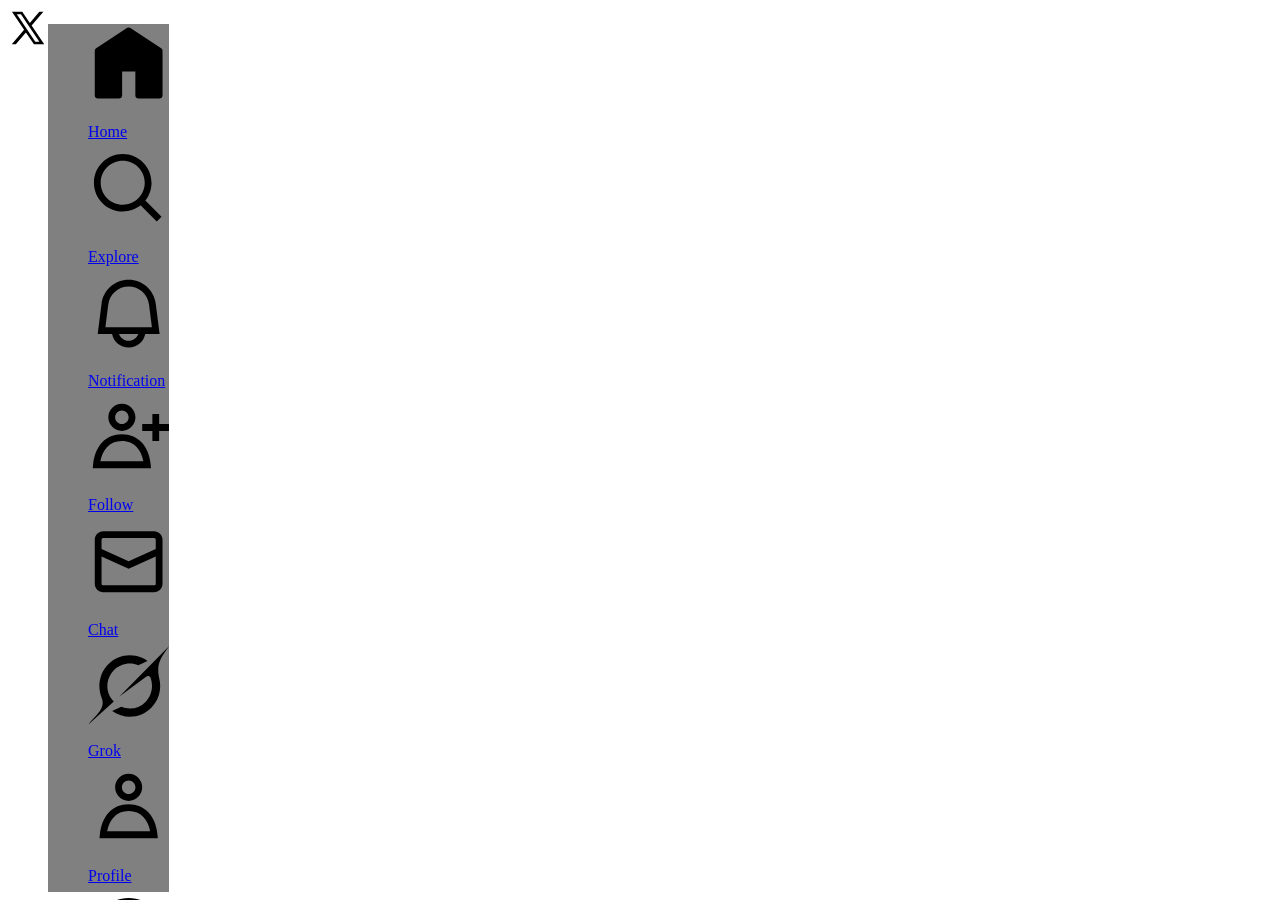
==== index.html @ d418776d "Created the sidebar and added styles to the content" ====
<!DOCTYPE html>
<html lang="en">
<head>
    <meta charset="UTF-8">
    <meta name="viewport" content="width=device-width, initial-scale=1.0">
    <link href="https://fonts.googleapis.com/icon?family=Material+Icons" rel="stylesheet">
    <link rel="preconnect" href="https://fonts.googleapis.com">
    <link rel="preconnect" href="https://fonts.gstatic.com" crossorigin>
    <link href="https://fonts.googleapis.com/css2?family=Roboto:ital,wght@0,100..900;1,100..900&display=swap" rel="stylesheet">

    

    <link rel="stylesheet" href="style.css">

    <title>Twitter Clone</title>
</head>
<body>
    <nav class="navbar">
         <div class="logo">
        <svg viewBox="0 0 24 24" aria-hidden="true" class="r-4qtqp9 r-yyyyoo r-dnmrzs r-bnwqim r-lrvibr r-m6rgpd r-1nao33i r-16y2uox r-lwhw9o"><g>
        <path d="M21.742 21.75l-7.563-11.179 7.056-8.321h-2.456l-5.691 6.714-4.54-6.714H2.359l7.29 10.776L2.25 21.75h2.456l6.035-7.118 4.818 7.118h6.191-.008zM7.739 3.818L18.81 20.182h-2.447L5.29 3.818h2.447z"></path></g>
        </svg>
    </div>
        <ul class="sidebar">
            <li>
                <a href="#home" class="sidebar-item">
                    <svg viewBox="0 0 24 24" aria-hidden="true" class="r-4qtqp9 r-yyyyoo r-dnmrzs r-bnwqim r-lrvibr r-m6rgpd r-1nao33i r-lwhw9o r-cnnz9e"><g>
                    <path d="M21.591 7.146L12.52 1.157c-.316-.21-.724-.21-1.04 0l-9.071 5.99c-.26.173-.409.456-.409.757v13.183c0 .502.418.913.929.913H9.14c.51 0 .929-.41.929-.913v-7.075h3.909v7.075c0 .502.417.913.928.913h6.165c.511 0 .929-.41.929-.913V7.904c0-.301-.158-.584-.408-.758z"></path></g>
                    </svg>
                Home
                </a>
            </li>
            <li>
                <a href="#explore" class="sidebar-item">
                    <svg viewBox="0 0 24 24" aria-hidden="true" class="r-4qtqp9 r-yyyyoo r-dnmrzs r-bnwqim r-lrvibr r-m6rgpd r-1nao33i r-lwhw9o r-cnnz9e"><g>
                    <path d="M10.25 3.75c-3.59 0-6.5 2.91-6.5 6.5s2.91 6.5 6.5 6.5c1.795 0 3.419-.726 4.596-1.904 1.178-1.177 1.904-2.801 1.904-4.596 0-3.59-2.91-6.5-6.5-6.5zm-8.5 6.5c0-4.694 3.806-8.5 8.5-8.5s8.5 3.806 8.5 8.5c0 1.986-.682 3.815-1.824 5.262l4.781 4.781-1.414 1.414-4.781-4.781c-1.447 1.142-3.276 1.824-5.262 1.824-4.694 0-8.5-3.806-8.5-8.5z"></path></g>
                    </svg>
                Explore
                </a>
            </li>
            <li>
                <a href="#notifications" class="sidebar-item">
                    <svg viewBox="0 0 24 24" aria-hidden="true" class="r-4qtqp9 r-yyyyoo r-dnmrzs r-bnwqim r-lrvibr r-m6rgpd r-1nao33i r-lwhw9o r-cnnz9e"><g>
                    <path d="M19.993 9.042C19.48 5.017 16.054 2 11.996 2s-7.49 3.021-7.999 7.051L2.866 18H7.1c.463 2.282 2.481 4 4.9 4s4.437-1.718 4.9-4h4.236l-1.143-8.958zM12 20c-1.306 0-2.417-.835-2.829-2h5.658c-.412 1.165-1.523 2-2.829 2zm-6.866-4l.847-6.698C6.364 6.272 8.941 4 11.996 4s5.627 2.268 6.013 5.295L18.864 16H5.134z"></path></g>
                    </svg>
                Notification
                </a>
            </li>
            <li>
                <a href="#follow" class="sidebar-item">
                    <svg viewBox="0 0 24 24" aria-hidden="true" class="r-4qtqp9 r-yyyyoo r-dnmrzs r-bnwqim r-lrvibr r-m6rgpd r-1nao33i r-lwhw9o r-cnnz9e"><g>
                    <path d="M10 4c-1.105 0-2 .9-2 2s.895 2 2 2 2-.9 2-2-.895-2-2-2zM6 6c0-2.21 1.791-4 4-4s4 1.79 4 4-1.791 4-4 4-4-1.79-4-4zm13 4v3h2v-3h3V8h-3V5h-2v3h-3v2h3zM3.651 19h12.698c-.337-1.8-1.023-3.21-1.945-4.19C13.318 13.65 11.838 13 10 13s-3.317.65-4.404 1.81c-.922.98-1.608 2.39-1.945 4.19zm.486-5.56C5.627 11.85 7.648 11 10 11s4.373.85 5.863 2.44c1.477 1.58 2.366 3.8 2.632 6.46l.11 1.1H1.395l.11-1.1c.266-2.66 1.155-4.88 2.632-6.46z"></path></g>
                    </svg>
                Follow
                </a>
            </li>
            <li>
                <a href="#chat" class="sidebar-item">
                    <svg viewBox="0 0 24 24" aria-hidden="true" class="r-4qtqp9 r-yyyyoo r-dnmrzs r-bnwqim r-lrvibr r-m6rgpd r-1nao33i r-lwhw9o r-cnnz9e"><g>
                    <path d="M1.998 5.5c0-1.381 1.119-2.5 2.5-2.5h15c1.381 0 2.5 1.119 2.5 2.5v13c0 1.381-1.119 2.5-2.5 2.5h-15c-1.381 0-2.5-1.119-2.5-2.5v-13zm2.5-.5c-.276 0-.5.224-.5.5v2.764l8 3.638 8-3.636V5.5c0-.276-.224-.5-.5-.5h-15zm15.5 5.463l-8 3.636-8-3.638V18.5c0 .276.224.5.5.5h15c.276 0 .5-.224.5-.5v-8.037z"></path></g>
                    </svg>
                Chat
                </a>
            </li>
            <li>
                <a href="#grok" class="sidebar-item">
                    <svg viewBox="0 0 33 32" aria-hidden="true" class="r-4qtqp9 r-yyyyoo r-dnmrzs r-bnwqim r-lrvibr r-m6rgpd r-1nao33i r-lwhw9o r-cnnz9e"><g>
                    <path d="M12.745 20.54l10.97-8.19c.539-.4 1.307-.244 1.564.38 1.349 3.288.746 7.241-1.938 9.955-2.683 2.714-6.417 3.31-9.83 1.954l-3.728 1.745c5.347 3.697 11.84 2.782 15.898-1.324 3.219-3.255 4.216-7.692 3.284-11.693l.008.009c-1.351-5.878.332-8.227 3.782-13.031L33 0l-4.54 4.59v-.014L12.743 20.544m-2.263 1.987c-3.837-3.707-3.175-9.446.1-12.755 2.42-2.449 6.388-3.448 9.852-1.979l3.72-1.737c-.67-.49-1.53-1.017-2.515-1.387-4.455-1.854-9.789-.931-13.41 2.728-3.483 3.523-4.579 8.94-2.697 13.561 1.405 3.454-.899 5.898-3.22 8.364C1.49 30.2.666 31.074 0 32l10.478-9.466"></path></g>
                    </svg>
                Grok
                </a>
            </li>
            <li>
                <a href="#profile" class="sidebar-item">
                    <svg viewBox="0 0 24 24" aria-hidden="true" class="r-4qtqp9 r-yyyyoo r-dnmrzs r-bnwqim r-lrvibr r-m6rgpd r-1nao33i r-lwhw9o r-cnnz9e"><g>
                    <path d="M5.651 19h12.698c-.337-1.8-1.023-3.21-1.945-4.19C15.318 13.65 13.838 13 12 13s-3.317.65-4.404 1.81c-.922.98-1.608 2.39-1.945 4.19zm.486-5.56C7.627 11.85 9.648 11 12 11s4.373.85 5.863 2.44c1.477 1.58 2.366 3.8 2.632 6.46l.11 1.1H3.395l.11-1.1c.266-2.66 1.155-4.88 2.632-6.46zM12 4c-1.105 0-2 .9-2 2s.895 2 2 2 2-.9 2-2-.895-2-2-2zM8 6c0-2.21 1.791-4 4-4s4 1.79 4 4-1.791 4-4 4-4-1.79-4-4z"></path></g>
                    </svg>
                Profile
                </a>
            </li>
            <li>
                <a href="#more" class="sidebar-item">
                    <svg viewBox="0 0 24 24" aria-hidden="true" class="r-4qtqp9 r-yyyyoo r-dnmrzs r-bnwqim r-lrvibr r-m6rgpd r-1nao33i r-lwhw9o r-cnnz9e"><g>
                    <path d="M3.75 12c0-4.56 3.69-8.25 8.25-8.25s8.25 3.69 8.25 8.25-3.69 8.25-8.25 8.25S3.75 16.56 3.75 12zM12 1.75C6.34 1.75 1.75 6.34 1.75 12S6.34 22.25 12 22.25 22.25 17.66 22.25 12 17.66 1.75 12 1.75zm-4.75 11.5c.69 0 1.25-.56 1.25-1.25s-.56-1.25-1.25-1.25S6 11.31 6 12s.56 1.25 1.25 1.25zm9.5 0c.69 0 1.25-.56 1.25-1.25s-.56-1.25-1.25-1.25-1.25.56-1.25 1.25.56 1.25 1.25 1.25zM13.25 12c0 .69-.56 1.25-1.25 1.25s-1.25-.56-1.25-1.25.56-1.25 1.25-1.25 1.25.56 1.25 1.25z"></path></g>
                    </svg>
                More
                </a>
            </li>
        </ul>
    </nav>
</body>
</html>
---- style.css ----
* {
    @import url('https://fonts.googleapis.com/css2?family=Roboto:ital,wght@0,100..900;1,100..900&display=swap');
}
.logo {
    height: 40px;
    width: 40px;
}


.navbar {
    width: 220px;
    height: 100vh;
    display: flex;
    box-sizing: border-box;
    position: fixed;
}

.sidebar{
    
    background-color: grey;
    list-style: none;
    line-height: 2;
    justify-content: left;
}
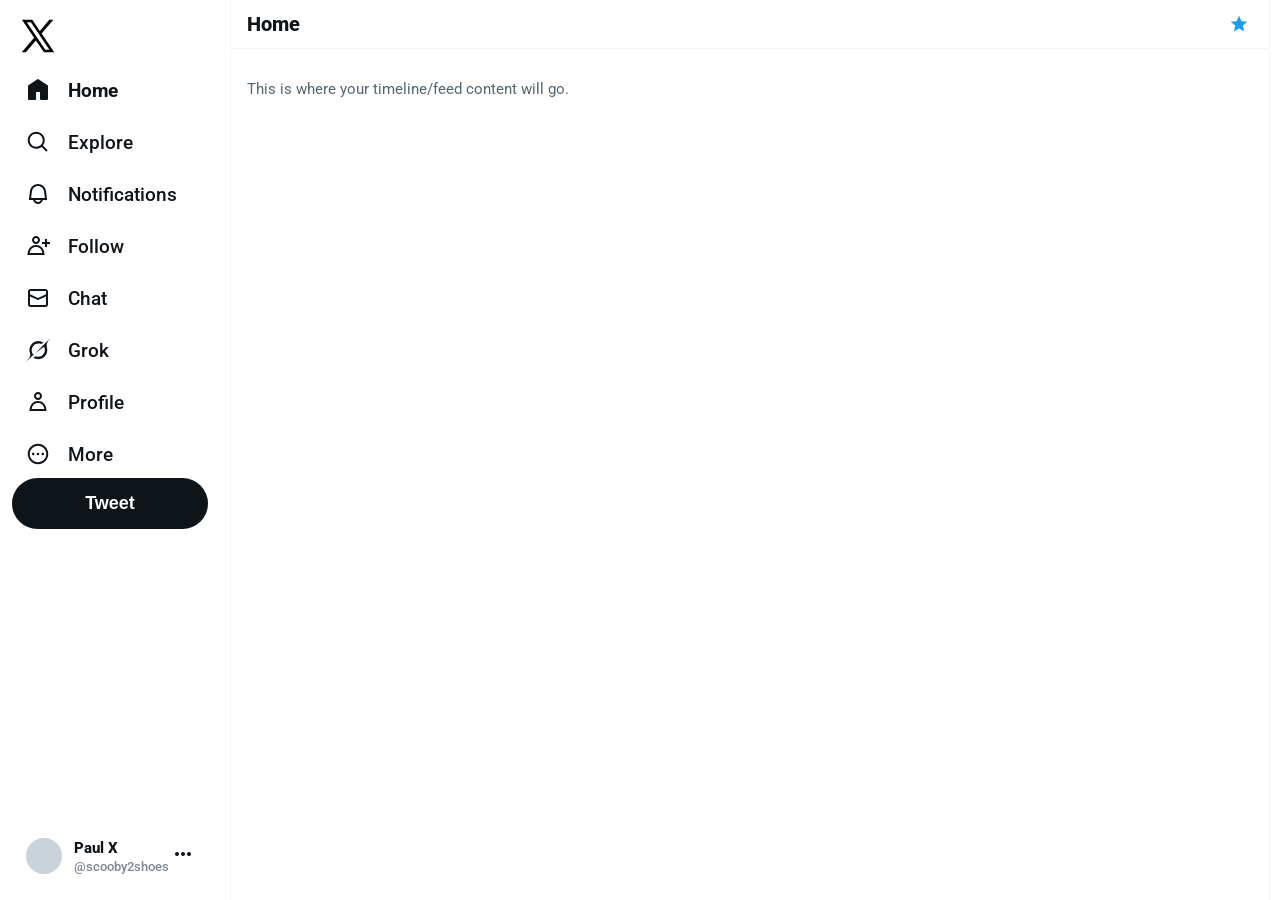
==== commit 23ba111f: "added a title container that will contain the feed for my twitter page" ====
--- a/index.html
+++ b/index.html
@@ -15,6 +15,7 @@
     <title>Twitter Clone</title>
 </head>
 <body>
+    <div class="app-shell">
     <nav class="navbar">
          <div class="logo">
         <svg viewBox="0 0 24 24" aria-hidden="true" class="r-4qtqp9 r-yyyyoo r-dnmrzs r-bnwqim r-lrvibr r-m6rgpd r-1nao33i r-16y2uox r-lwhw9o"><g>
@@ -23,11 +24,11 @@
     </div>
         <ul class="sidebar">
             <li>
-                <a href="#home" class="sidebar-item">
+                <a href="#home" class="sidebar-item active">
                     <svg viewBox="0 0 24 24" aria-hidden="true" class="r-4qtqp9 r-yyyyoo r-dnmrzs r-bnwqim r-lrvibr r-m6rgpd r-1nao33i r-lwhw9o r-cnnz9e"><g>
                     <path d="M21.591 7.146L12.52 1.157c-.316-.21-.724-.21-1.04 0l-9.071 5.99c-.26.173-.409.456-.409.757v13.183c0 .502.418.913.929.913H9.14c.51 0 .929-.41.929-.913v-7.075h3.909v7.075c0 .502.417.913.928.913h6.165c.511 0 .929-.41.929-.913V7.904c0-.301-.158-.584-.408-.758z"></path></g>
                     </svg>
-                Home
+                    <span class="sidebar-label">Home</span>
                 </a>
             </li>
             <li>
@@ -35,7 +36,7 @@
                     <svg viewBox="0 0 24 24" aria-hidden="true" class="r-4qtqp9 r-yyyyoo r-dnmrzs r-bnwqim r-lrvibr r-m6rgpd r-1nao33i r-lwhw9o r-cnnz9e"><g>
                     <path d="M10.25 3.75c-3.59 0-6.5 2.91-6.5 6.5s2.91 6.5 6.5 6.5c1.795 0 3.419-.726 4.596-1.904 1.178-1.177 1.904-2.801 1.904-4.596 0-3.59-2.91-6.5-6.5-6.5zm-8.5 6.5c0-4.694 3.806-8.5 8.5-8.5s8.5 3.806 8.5 8.5c0 1.986-.682 3.815-1.824 5.262l4.781 4.781-1.414 1.414-4.781-4.781c-1.447 1.142-3.276 1.824-5.262 1.824-4.694 0-8.5-3.806-8.5-8.5z"></path></g>
                     </svg>
-                Explore
+                    <span class="sidebar-label">Explore</span>
                 </a>
             </li>
             <li>
@@ -43,7 +44,7 @@
                     <svg viewBox="0 0 24 24" aria-hidden="true" class="r-4qtqp9 r-yyyyoo r-dnmrzs r-bnwqim r-lrvibr r-m6rgpd r-1nao33i r-lwhw9o r-cnnz9e"><g>
                     <path d="M19.993 9.042C19.48 5.017 16.054 2 11.996 2s-7.49 3.021-7.999 7.051L2.866 18H7.1c.463 2.282 2.481 4 4.9 4s4.437-1.718 4.9-4h4.236l-1.143-8.958zM12 20c-1.306 0-2.417-.835-2.829-2h5.658c-.412 1.165-1.523 2-2.829 2zm-6.866-4l.847-6.698C6.364 6.272 8.941 4 11.996 4s5.627 2.268 6.013 5.295L18.864 16H5.134z"></path></g>
                     </svg>
-                Notification
+                    <span class="sidebar-label">Notifications</span>
                 </a>
             </li>
             <li>
@@ -51,7 +52,7 @@
                     <svg viewBox="0 0 24 24" aria-hidden="true" class="r-4qtqp9 r-yyyyoo r-dnmrzs r-bnwqim r-lrvibr r-m6rgpd r-1nao33i r-lwhw9o r-cnnz9e"><g>
                     <path d="M10 4c-1.105 0-2 .9-2 2s.895 2 2 2 2-.9 2-2-.895-2-2-2zM6 6c0-2.21 1.791-4 4-4s4 1.79 4 4-1.791 4-4 4-4-1.79-4-4zm13 4v3h2v-3h3V8h-3V5h-2v3h-3v2h3zM3.651 19h12.698c-.337-1.8-1.023-3.21-1.945-4.19C13.318 13.65 11.838 13 10 13s-3.317.65-4.404 1.81c-.922.98-1.608 2.39-1.945 4.19zm.486-5.56C5.627 11.85 7.648 11 10 11s4.373.85 5.863 2.44c1.477 1.58 2.366 3.8 2.632 6.46l.11 1.1H1.395l.11-1.1c.266-2.66 1.155-4.88 2.632-6.46z"></path></g>
                     </svg>
-                Follow
+                    <span class="sidebar-label">Follow</span>
                 </a>
             </li>
             <li>
@@ -59,7 +60,7 @@
                     <svg viewBox="0 0 24 24" aria-hidden="true" class="r-4qtqp9 r-yyyyoo r-dnmrzs r-bnwqim r-lrvibr r-m6rgpd r-1nao33i r-lwhw9o r-cnnz9e"><g>
                     <path d="M1.998 5.5c0-1.381 1.119-2.5 2.5-2.5h15c1.381 0 2.5 1.119 2.5 2.5v13c0 1.381-1.119 2.5-2.5 2.5h-15c-1.381 0-2.5-1.119-2.5-2.5v-13zm2.5-.5c-.276 0-.5.224-.5.5v2.764l8 3.638 8-3.636V5.5c0-.276-.224-.5-.5-.5h-15zm15.5 5.463l-8 3.636-8-3.638V18.5c0 .276.224.5.5.5h15c.276 0 .5-.224.5-.5v-8.037z"></path></g>
                     </svg>
-                Chat
+                    <span class="sidebar-label">Chat</span>
                 </a>
             </li>
             <li>
@@ -67,7 +68,7 @@
                     <svg viewBox="0 0 33 32" aria-hidden="true" class="r-4qtqp9 r-yyyyoo r-dnmrzs r-bnwqim r-lrvibr r-m6rgpd r-1nao33i r-lwhw9o r-cnnz9e"><g>
                     <path d="M12.745 20.54l10.97-8.19c.539-.4 1.307-.244 1.564.38 1.349 3.288.746 7.241-1.938 9.955-2.683 2.714-6.417 3.31-9.83 1.954l-3.728 1.745c5.347 3.697 11.84 2.782 15.898-1.324 3.219-3.255 4.216-7.692 3.284-11.693l.008.009c-1.351-5.878.332-8.227 3.782-13.031L33 0l-4.54 4.59v-.014L12.743 20.544m-2.263 1.987c-3.837-3.707-3.175-9.446.1-12.755 2.42-2.449 6.388-3.448 9.852-1.979l3.72-1.737c-.67-.49-1.53-1.017-2.515-1.387-4.455-1.854-9.789-.931-13.41 2.728-3.483 3.523-4.579 8.94-2.697 13.561 1.405 3.454-.899 5.898-3.22 8.364C1.49 30.2.666 31.074 0 32l10.478-9.466"></path></g>
                     </svg>
-                Grok
+                    <span class="sidebar-label">Grok</span>
                 </a>
             </li>
             <li>
@@ -75,7 +76,7 @@
                     <svg viewBox="0 0 24 24" aria-hidden="true" class="r-4qtqp9 r-yyyyoo r-dnmrzs r-bnwqim r-lrvibr r-m6rgpd r-1nao33i r-lwhw9o r-cnnz9e"><g>
                     <path d="M5.651 19h12.698c-.337-1.8-1.023-3.21-1.945-4.19C15.318 13.65 13.838 13 12 13s-3.317.65-4.404 1.81c-.922.98-1.608 2.39-1.945 4.19zm.486-5.56C7.627 11.85 9.648 11 12 11s4.373.85 5.863 2.44c1.477 1.58 2.366 3.8 2.632 6.46l.11 1.1H3.395l.11-1.1c.266-2.66 1.155-4.88 2.632-6.46zM12 4c-1.105 0-2 .9-2 2s.895 2 2 2 2-.9 2-2-.895-2-2-2zM8 6c0-2.21 1.791-4 4-4s4 1.79 4 4-1.791 4-4 4-4-1.79-4-4z"></path></g>
                     </svg>
-                Profile
+                    <span class="sidebar-label">Profile</span>
                 </a>
             </li>
             <li>
@@ -83,10 +84,40 @@
                     <svg viewBox="0 0 24 24" aria-hidden="true" class="r-4qtqp9 r-yyyyoo r-dnmrzs r-bnwqim r-lrvibr r-m6rgpd r-1nao33i r-lwhw9o r-cnnz9e"><g>
                     <path d="M3.75 12c0-4.56 3.69-8.25 8.25-8.25s8.25 3.69 8.25 8.25-3.69 8.25-8.25 8.25S3.75 16.56 3.75 12zM12 1.75C6.34 1.75 1.75 6.34 1.75 12S6.34 22.25 12 22.25 22.25 17.66 22.25 12 17.66 1.75 12 1.75zm-4.75 11.5c.69 0 1.25-.56 1.25-1.25s-.56-1.25-1.25-1.25S6 11.31 6 12s.56 1.25 1.25 1.25zm9.5 0c.69 0 1.25-.56 1.25-1.25s-.56-1.25-1.25-1.25-1.25.56-1.25 1.25.56 1.25 1.25 1.25zM13.25 12c0 .69-.56 1.25-1.25 1.25s-1.25-.56-1.25-1.25.56-1.25 1.25-1.25 1.25.56 1.25 1.25z"></path></g>
                     </svg>
-                More
+                    <span class="sidebar-label">More</span>
                 </a>
             </li>
         </ul>
+
+        <button class="post-button" type="button">Tweet</button>
+
+        <div class="profile-card profile-actions">
+            <div class="profile-left">
+                <div class="avatar" aria-hidden="true"></div>
+                <div class="profile-meta">
+                    <div class="profile-name">Paul X</div>
+                    <div class="profile-handle">@scooby2shoes</div>
+                </div>
+            </div>
+            <div class="profile-more" aria-hidden="true">
+                <span class="material-icons">more_horiz</span>
+            </div>
+        </div>
     </nav>
+
+    <main class="feed">
+        <header class="feed-header">
+            <h1 class="feed-title">Home</h1>
+            <button class="feed-star" type="button" aria-label="Timeline settings">
+                <span class="material-icons">star</span>
+            </button>
+        </header>
+
+        <section class="feed-placeholder">
+            <p>This is where your timeline/feed content will go.</p>
+        </section>
+    </main>
+
+    </div>
 </body>
 </html>
--- a/style.css
+++ b/style.css
@@ -1,24 +1,212 @@
 * {
-    @import url('https://fonts.googleapis.com/css2?family=Roboto:ital,wght@0,100..900;1,100..900&display=swap');
-}
+  box-sizing: border-box;
+}
+
+html,
+body {
+  height: 100%;
+}
+
+body {
+  margin: 0;
+  font-family: "Roboto", Arial, sans-serif;
+  background: #ffffff;
+  color: #0f1419;
+}
+
+.app-shell {
+  display: flex;
+  max-width: 1260px;
+  margin: 0 auto;
+}
+
+.navbar {
+  width: 220px;
+  height: 100vh;
+  overflow: hidden;
+  position: fixed;
+  left: 0;
+  top: 0;
+  display: flex;
+  flex-direction: column;
+  padding: 14px 12px;
+  background: #ffffff;
+}
+
 .logo {
-    height: 40px;
-    width: 40px;
-}
-
-
-.navbar {
-    width: 220px;
-    height: 100vh;
-    display: flex;
-    box-sizing: border-box;
-    position: fixed;
-}
-
-.sidebar{
-    
-    background-color: grey;
-    list-style: none;
-    line-height: 2;
-    justify-content: left;
-}
+  height: 40px;
+  width: 40px;
+  margin: 2px 0 10px 6px;
+}
+
+.sidebar {
+  list-style: none;
+  padding: 0;
+  margin: 0;
+  display: flex;
+  flex-direction: column;
+  gap: 4px;
+}
+
+.sidebar-item {
+  display: flex;
+  align-items: center;
+  gap: 18px;
+  width: 100%;
+  padding: 12px 14px;
+  border-radius: 9999px;
+  text-decoration: none;
+  color: #0f1419;
+  font-size: 19px;
+  font-weight: 500;
+  transition: background 140ms ease, color 140ms ease;
+}
+
+.sidebar-item svg {
+  width: 24px;
+  height: 24px;
+  flex: 0 0 auto;
+  fill: currentColor;
+}
+
+.sidebar-item:hover {
+  color: #0f1419;
+  background: rgba(15, 20, 25, 0.06);
+}
+
+.sidebar-item.active {
+  font-weight: 700;
+}
+
+.sidebar-label {
+  line-height: 1;
+}
+
+.post-button {
+  width: 100%;
+  padding: 14px 0;
+  border-radius: 9999px;
+  border: 1px solid rgba(15, 20, 25, 0.18);
+  background: #0f1419;
+  color: #ffffff;
+  font-size: 18px;
+  font-weight: 700;
+  cursor: pointer;
+  transition: background 140ms ease, border-color 140ms ease;
+}
+
+.post-button:hover {
+  background: #111820;
+  border-color: rgba(29, 155, 240, 0.5);
+}
+
+.profile-card {
+  margin-top: auto;
+  display: flex;
+  align-items: center;
+  justify-content: space-between;
+  padding: 12px 14px;
+  border-radius: 9999px;
+  cursor: pointer;
+  transition: background 140ms ease;
+}
+
+.profile-card:hover {
+  background: rgba(15, 20, 25, 0.06);
+}
+
+.profile-left {
+  display: flex;
+  align-items: center;
+  gap: 12px;
+}
+
+.avatar {
+  width: 36px;
+  height: 36px;
+  border-radius: 9999px;
+  background: #c9d1d9;
+}
+
+.profile-meta {
+  display: flex;
+  flex-direction: column;
+  gap: 2px;
+}
+
+.profile-name {
+  font-size: 15px;
+  font-weight: 800;
+}
+
+.profile-handle {
+  font-size: 13px;
+  color: #7d8792;
+  font-weight: 500;
+}
+
+.profile-more {
+  color: #0f1419;
+  font-size: 22px;
+  border-radius: 999px;
+  padding: 2px;
+  transition: background 140ms ease;
+}
+
+.profile-card:hover .profile-more {
+  background: rgba(29, 155, 240, 0.12);
+}
+
+.feed {
+  margin-left: 220px;
+  flex: 1;
+  border-left: 1px solid rgba(239, 243, 244, 0.8);
+  border-right: 1px solid rgba(239, 243, 244, 0.8);
+  min-height: 100vh;
+  background: #ffffff;
+}
+
+.feed-header {
+  position: sticky;
+  top: 0;
+  z-index: 10;
+  display: flex;
+  align-items: center;
+  justify-content: space-between;
+  padding: 10px 16px;
+  backdrop-filter: blur(12px);
+  background: rgba(255, 255, 255, 0.9);
+  border-bottom: 1px solid rgba(239, 243, 244, 0.8);
+}
+
+.feed-title {
+  margin: 0;
+  font-size: 20px;
+  font-weight: 800;
+}
+
+.feed-star {
+  border: none;
+  background: transparent;
+  padding: 4px;
+  border-radius: 999px;
+  cursor: pointer;
+  display: flex;
+  align-items: center;
+  justify-content: center;
+  color: #1d9bf0;
+}
+
+.feed-star:hover {
+  background: rgba(29, 155, 240, 0.12);
+}
+
+.feed-star .material-icons {
+  font-size: 20px;
+}
+
+.feed-placeholder {
+  padding: 16px;
+  color: #536471;
+  font-size: 15px;
+}
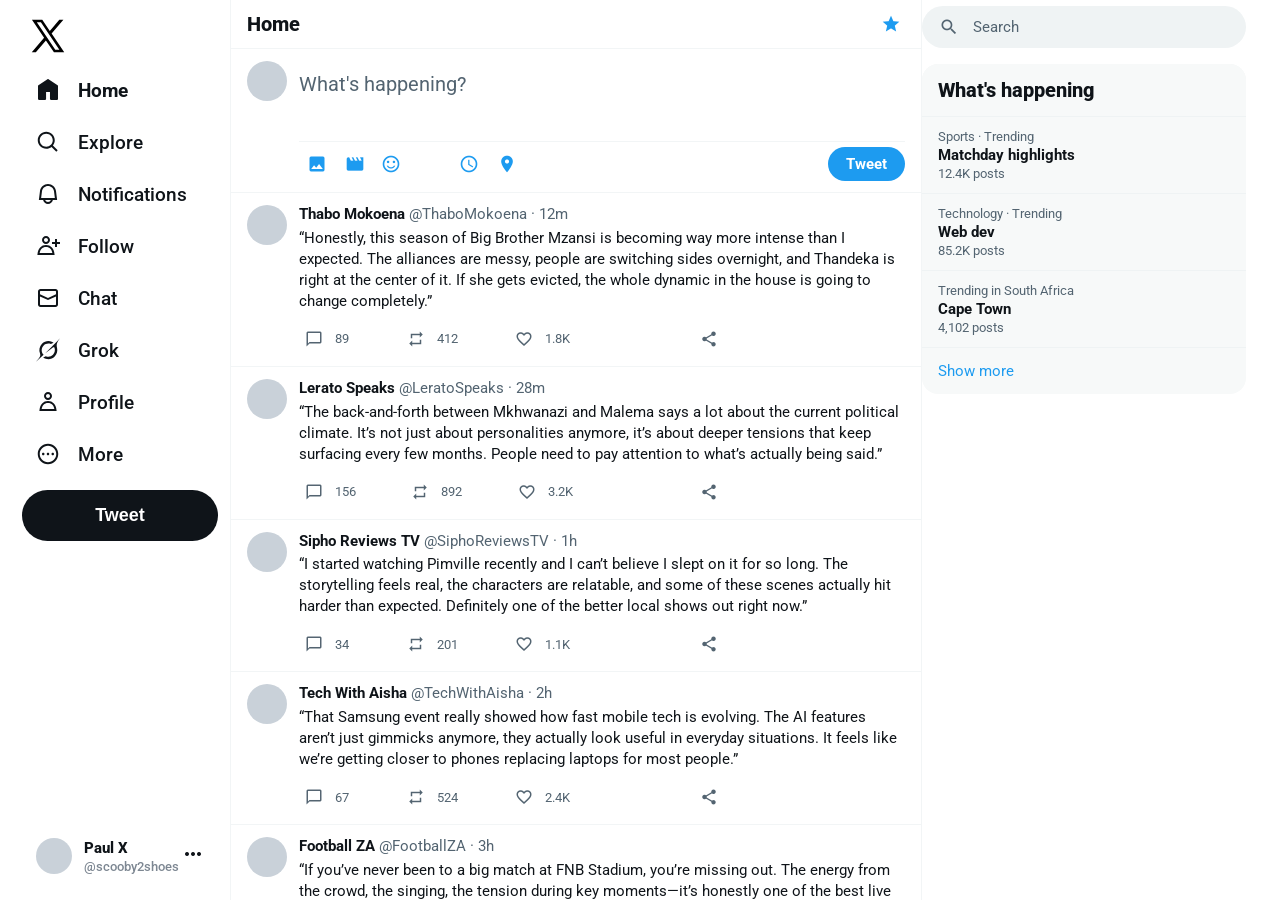
==== commit a1d577d0: "Added real life like feed/tweets to my Home section. Also did mobile optimisation then added the exp" ====
--- a/index.html
+++ b/index.html
@@ -2,7 +2,7 @@
 <html lang="en">
 <head>
     <meta charset="UTF-8">
-    <meta name="viewport" content="width=device-width, initial-scale=1.0">
+    <meta name="viewport" content="width=device-width, initial-scale=1.0, viewport-fit=cover">
     <link href="https://fonts.googleapis.com/icon?family=Material+Icons" rel="stylesheet">
     <link rel="preconnect" href="https://fonts.googleapis.com">
     <link rel="preconnect" href="https://fonts.gstatic.com" crossorigin>
@@ -105,6 +105,7 @@
         </div>
     </nav>
 
+    <div class="feed-and-trends">
     <main class="feed">
         <header class="feed-header">
             <h1 class="feed-title">Home</h1>
@@ -113,11 +114,384 @@
             </button>
         </header>
 
-        <section class="feed-placeholder">
-            <p>This is where your timeline/feed content will go.</p>
+        <div class="feed-scroll">
+            <section class="compose" aria-label="Compose tweet">
+                <div class="compose-inner">
+                    <div class="compose-avatar avatar" aria-hidden="true"></div>
+                    <div class="compose-main">
+                        <label class="visually-hidden" for="tweet-input">Tweet text</label>
+                        <textarea id="tweet-input" class="compose-input" placeholder="What's happening?" rows="2"></textarea>
+                        <div class="compose-toolbar">
+                            <div class="compose-icons" role="toolbar" aria-label="Tweet attachments">
+                                <button type="button" class="compose-icon-btn" aria-label="Add photos or video">
+                                    <span class="material-icons">image</span>
+                                </button>
+                                <button type="button" class="compose-icon-btn" aria-label="Add GIF">
+                                    <span class="material-icons">movie_creation</span>
+                                </button>
+                                <button type="button" class="compose-icon-btn" aria-label="Add poll">
+                                    <span class="material-icons">bar_chart</span>
+                                </button>
+                                <button type="button" class="compose-icon-btn" aria-label="Emoji">
+                                    <span class="material-icons">sentiment_satisfied_alt</span>
+                                </button>
+                                <button type="button" class="compose-icon-btn" aria-label="Schedule">
+                                    <span class="material-icons">schedule</span>
+                                </button>
+                                <button type="button" class="compose-icon-btn" aria-label="Location">
+                                    <span class="material-icons">place</span>
+                                </button>
+                            </div>
+                            <button type="button" class="compose-submit">Tweet</button>
+                        </div>
+                    </div>
+                </div>
+            </section>
+
+            <article class="tweet">
+                <div class="tweet-avatar avatar" aria-hidden="true"></div>
+                <div class="tweet-content">
+                    <header class="tweet-header">
+                        <span class="tweet-name">Thabo Mokoena</span>
+                        <span class="tweet-handle">@ThaboMokoena</span>
+                        <span class="tweet-sep" aria-hidden="true">·</span>
+                        <time class="tweet-time" datetime="PT12M">12m</time>
+                    </header>
+                    <p class="tweet-text">“Honestly, this season of Big Brother Mzansi is becoming way more intense than I expected. The alliances are messy, people are switching sides overnight, and Thandeka is right at the center of it. If she gets evicted, the whole dynamic in the house is going to change completely.”</p>
+                    <footer class="tweet-actions" aria-label="Tweet actions">
+                        <button type="button" class="tweet-action tweet-action--reply" aria-label="89 Replies">
+                            <span class="material-icons tweet-action-icon" aria-hidden="true">chat_bubble_outline</span>
+                            <span class="tweet-action-count">89</span>
+                        </button>
+                        <button type="button" class="tweet-action tweet-action--retweet" aria-label="412 Retweets">
+                            <span class="material-icons tweet-action-icon" aria-hidden="true">repeat</span>
+                            <span class="tweet-action-count">412</span>
+                        </button>
+                        <button type="button" class="tweet-action tweet-action--like" aria-label="1.8K Likes">
+                            <span class="material-icons tweet-action-icon" aria-hidden="true">favorite_border</span>
+                            <span class="tweet-action-count">1.8K</span>
+                        </button>
+                        <button type="button" class="tweet-action tweet-action--share" aria-label="Share">
+                            <span class="material-icons tweet-action-icon" aria-hidden="true">ios_share</span>
+                        </button>
+                    </footer>
+                </div>
+            </article>
+
+            <article class="tweet">
+                <div class="tweet-avatar avatar" aria-hidden="true"></div>
+                <div class="tweet-content">
+                    <header class="tweet-header">
+                        <span class="tweet-name">Lerato Speaks</span>
+                        <span class="tweet-handle">@LeratoSpeaks</span>
+                        <span class="tweet-sep" aria-hidden="true">·</span>
+                        <time class="tweet-time" datetime="PT28M">28m</time>
+                    </header>
+                    <p class="tweet-text">“The back-and-forth between Mkhwanazi and Malema says a lot about the current political climate. It’s not just about personalities anymore, it’s about deeper tensions that keep surfacing every few months. People need to pay attention to what’s actually being said.”</p>
+                    <footer class="tweet-actions" aria-label="Tweet actions">
+                        <button type="button" class="tweet-action tweet-action--reply" aria-label="156 Replies">
+                            <span class="material-icons tweet-action-icon" aria-hidden="true">chat_bubble_outline</span>
+                            <span class="tweet-action-count">156</span>
+                        </button>
+                        <button type="button" class="tweet-action tweet-action--retweet" aria-label="892 Retweets">
+                            <span class="material-icons tweet-action-icon" aria-hidden="true">repeat</span>
+                            <span class="tweet-action-count">892</span>
+                        </button>
+                        <button type="button" class="tweet-action tweet-action--like" aria-label="3.2K Likes">
+                            <span class="material-icons tweet-action-icon" aria-hidden="true">favorite_border</span>
+                            <span class="tweet-action-count">3.2K</span>
+                        </button>
+                        <button type="button" class="tweet-action tweet-action--share" aria-label="Share">
+                            <span class="material-icons tweet-action-icon" aria-hidden="true">ios_share</span>
+                        </button>
+                    </footer>
+                </div>
+            </article>
+
+            <article class="tweet">
+                <div class="tweet-avatar avatar" aria-hidden="true"></div>
+                <div class="tweet-content">
+                    <header class="tweet-header">
+                        <span class="tweet-name">Sipho Reviews TV</span>
+                        <span class="tweet-handle">@SiphoReviewsTV</span>
+                        <span class="tweet-sep" aria-hidden="true">·</span>
+                        <time class="tweet-time" datetime="PT1H">1h</time>
+                    </header>
+                    <p class="tweet-text">“I started watching Pimville recently and I can’t believe I slept on it for so long. The storytelling feels real, the characters are relatable, and some of these scenes actually hit harder than expected. Definitely one of the better local shows out right now.”</p>
+                    <footer class="tweet-actions" aria-label="Tweet actions">
+                        <button type="button" class="tweet-action tweet-action--reply" aria-label="34 Replies">
+                            <span class="material-icons tweet-action-icon" aria-hidden="true">chat_bubble_outline</span>
+                            <span class="tweet-action-count">34</span>
+                        </button>
+                        <button type="button" class="tweet-action tweet-action--retweet" aria-label="201 Retweets">
+                            <span class="material-icons tweet-action-icon" aria-hidden="true">repeat</span>
+                            <span class="tweet-action-count">201</span>
+                        </button>
+                        <button type="button" class="tweet-action tweet-action--like" aria-label="1.1K Likes">
+                            <span class="material-icons tweet-action-icon" aria-hidden="true">favorite_border</span>
+                            <span class="tweet-action-count">1.1K</span>
+                        </button>
+                        <button type="button" class="tweet-action tweet-action--share" aria-label="Share">
+                            <span class="material-icons tweet-action-icon" aria-hidden="true">ios_share</span>
+                        </button>
+                    </footer>
+                </div>
+            </article>
+
+            <article class="tweet">
+                <div class="tweet-avatar avatar" aria-hidden="true"></div>
+                <div class="tweet-content">
+                    <header class="tweet-header">
+                        <span class="tweet-name">Tech With Aisha</span>
+                        <span class="tweet-handle">@TechWithAisha</span>
+                        <span class="tweet-sep" aria-hidden="true">·</span>
+                        <time class="tweet-time" datetime="PT2H">2h</time>
+                    </header>
+                    <p class="tweet-text">“That Samsung event really showed how fast mobile tech is evolving. The AI features aren’t just gimmicks anymore, they actually look useful in everyday situations. It feels like we’re getting closer to phones replacing laptops for most people.”</p>
+                    <footer class="tweet-actions" aria-label="Tweet actions">
+                        <button type="button" class="tweet-action tweet-action--reply" aria-label="67 Replies">
+                            <span class="material-icons tweet-action-icon" aria-hidden="true">chat_bubble_outline</span>
+                            <span class="tweet-action-count">67</span>
+                        </button>
+                        <button type="button" class="tweet-action tweet-action--retweet" aria-label="524 Retweets">
+                            <span class="material-icons tweet-action-icon" aria-hidden="true">repeat</span>
+                            <span class="tweet-action-count">524</span>
+                        </button>
+                        <button type="button" class="tweet-action tweet-action--like" aria-label="2.4K Likes">
+                            <span class="material-icons tweet-action-icon" aria-hidden="true">favorite_border</span>
+                            <span class="tweet-action-count">2.4K</span>
+                        </button>
+                        <button type="button" class="tweet-action tweet-action--share" aria-label="Share">
+                            <span class="material-icons tweet-action-icon" aria-hidden="true">ios_share</span>
+                        </button>
+                    </footer>
+                </div>
+            </article>
+
+            <article class="tweet">
+                <div class="tweet-avatar avatar" aria-hidden="true"></div>
+                <div class="tweet-content">
+                    <header class="tweet-header">
+                        <span class="tweet-name">Football ZA</span>
+                        <span class="tweet-handle">@FootballZA</span>
+                        <span class="tweet-sep" aria-hidden="true">·</span>
+                        <time class="tweet-time" datetime="PT3H">3h</time>
+                    </header>
+                    <p class="tweet-text">“If you’ve never been to a big match at FNB Stadium, you’re missing out. The energy from the crowd, the singing, the tension during key moments—it’s honestly one of the best live sports experiences you can have.”</p>
+                    <footer class="tweet-actions" aria-label="Tweet actions">
+                        <button type="button" class="tweet-action tweet-action--reply" aria-label="42 Replies">
+                            <span class="material-icons tweet-action-icon" aria-hidden="true">chat_bubble_outline</span>
+                            <span class="tweet-action-count">42</span>
+                        </button>
+                        <button type="button" class="tweet-action tweet-action--retweet" aria-label="318 Retweets">
+                            <span class="material-icons tweet-action-icon" aria-hidden="true">repeat</span>
+                            <span class="tweet-action-count">318</span>
+                        </button>
+                        <button type="button" class="tweet-action tweet-action--like" aria-label="987 Likes">
+                            <span class="material-icons tweet-action-icon" aria-hidden="true">favorite_border</span>
+                            <span class="tweet-action-count">987</span>
+                        </button>
+                        <button type="button" class="tweet-action tweet-action--share" aria-label="Share">
+                            <span class="material-icons tweet-action-icon" aria-hidden="true">ios_share</span>
+                        </button>
+                    </footer>
+                </div>
+            </article>
+
+            <article class="tweet">
+                <div class="tweet-avatar avatar" aria-hidden="true"></div>
+                <div class="tweet-content">
+                    <header class="tweet-header">
+                        <span class="tweet-name">Music Talks Daily</span>
+                        <span class="tweet-handle">@MusicTalksDaily</span>
+                        <span class="tweet-sep" aria-hidden="true">·</span>
+                        <time class="tweet-time" datetime="PT4H">4h</time>
+                    </header>
+                    <p class="tweet-text">“I still don’t understand why Drake and Doja Cat haven’t worked together yet. Their styles would complement each other so well, and you just know it would dominate charts for weeks if they ever dropped a track together.”</p>
+                    <footer class="tweet-actions" aria-label="Tweet actions">
+                        <button type="button" class="tweet-action tweet-action--reply" aria-label="512 Replies">
+                            <span class="material-icons tweet-action-icon" aria-hidden="true">chat_bubble_outline</span>
+                            <span class="tweet-action-count">512</span>
+                        </button>
+                        <button type="button" class="tweet-action tweet-action--retweet" aria-label="4.1K Retweets">
+                            <span class="material-icons tweet-action-icon" aria-hidden="true">repeat</span>
+                            <span class="tweet-action-count">4.1K</span>
+                        </button>
+                        <button type="button" class="tweet-action tweet-action--like" aria-label="12K Likes">
+                            <span class="material-icons tweet-action-icon" aria-hidden="true">favorite_border</span>
+                            <span class="tweet-action-count">12K</span>
+                        </button>
+                        <button type="button" class="tweet-action tweet-action--share" aria-label="Share">
+                            <span class="material-icons tweet-action-icon" aria-hidden="true">ios_share</span>
+                        </button>
+                    </footer>
+                </div>
+            </article>
+
+            <article class="tweet">
+                <div class="tweet-avatar avatar" aria-hidden="true"></div>
+                <div class="tweet-content">
+                    <header class="tweet-header">
+                        <span class="tweet-name">La Liga Watcher</span>
+                        <span class="tweet-handle">@LaLigaWatcher</span>
+                        <span class="tweet-sep" aria-hidden="true">·</span>
+                        <time class="tweet-time" datetime="PT5H">5h</time>
+                    </header>
+                    <p class="tweet-text">“Girona’s rise this season is actually incredible to watch. They’re playing with confidence and taking on teams like Barca without fear. Meanwhile, Barcelona look like they’re still trying to figure things out.”</p>
+                    <footer class="tweet-actions" aria-label="Tweet actions">
+                        <button type="button" class="tweet-action tweet-action--reply" aria-label="78 Replies">
+                            <span class="material-icons tweet-action-icon" aria-hidden="true">chat_bubble_outline</span>
+                            <span class="tweet-action-count">78</span>
+                        </button>
+                        <button type="button" class="tweet-action tweet-action--retweet" aria-label="445 Retweets">
+                            <span class="material-icons tweet-action-icon" aria-hidden="true">repeat</span>
+                            <span class="tweet-action-count">445</span>
+                        </button>
+                        <button type="button" class="tweet-action tweet-action--like" aria-label="1.5K Likes">
+                            <span class="material-icons tweet-action-icon" aria-hidden="true">favorite_border</span>
+                            <span class="tweet-action-count">1.5K</span>
+                        </button>
+                        <button type="button" class="tweet-action tweet-action--share" aria-label="Share">
+                            <span class="material-icons tweet-action-icon" aria-hidden="true">ios_share</span>
+                        </button>
+                    </footer>
+                </div>
+            </article>
+
+            <article class="tweet">
+                <div class="tweet-avatar avatar" aria-hidden="true"></div>
+                <div class="tweet-content">
+                    <header class="tweet-header">
+                        <span class="tweet-name">Cricket Pulse</span>
+                        <span class="tweet-handle">@CricketPulse</span>
+                        <span class="tweet-sep" aria-hidden="true">·</span>
+                        <time class="tweet-time" datetime="PT6H">6h</time>
+                    </header>
+                    <p class="tweet-text">“The Australian bowling attack is putting serious pressure on Sri Lanka right now. You can see the difference in consistency and control, and unless something changes quickly, this match might slip away.”</p>
+                    <footer class="tweet-actions" aria-label="Tweet actions">
+                        <button type="button" class="tweet-action tweet-action--reply" aria-label="23 Replies">
+                            <span class="material-icons tweet-action-icon" aria-hidden="true">chat_bubble_outline</span>
+                            <span class="tweet-action-count">23</span>
+                        </button>
+                        <button type="button" class="tweet-action tweet-action--retweet" aria-label="167 Retweets">
+                            <span class="material-icons tweet-action-icon" aria-hidden="true">repeat</span>
+                            <span class="tweet-action-count">167</span>
+                        </button>
+                        <button type="button" class="tweet-action tweet-action--like" aria-label="634 Likes">
+                            <span class="material-icons tweet-action-icon" aria-hidden="true">favorite_border</span>
+                            <span class="tweet-action-count">634</span>
+                        </button>
+                        <button type="button" class="tweet-action tweet-action--share" aria-label="Share">
+                            <span class="material-icons tweet-action-icon" aria-hidden="true">ios_share</span>
+                        </button>
+                    </footer>
+                </div>
+            </article>
+
+            <article class="tweet">
+                <div class="tweet-avatar avatar" aria-hidden="true"></div>
+                <div class="tweet-content">
+                    <header class="tweet-header">
+                        <span class="tweet-name">Reality TV Fan SA</span>
+                        <span class="tweet-handle">@RealityTVFanSA</span>
+                        <span class="tweet-sep" aria-hidden="true">·</span>
+                        <time class="tweet-time" datetime="PT8H">8h</time>
+                    </header>
+                    <p class="tweet-text">“I really hope people are taking the time to vote because contestants like Thandeka bring a lot to the show. It’s not just about drama, it’s about personality and how they keep viewers engaged week after week.”</p>
+                    <footer class="tweet-actions" aria-label="Tweet actions">
+                        <button type="button" class="tweet-action tweet-action--reply" aria-label="55 Replies">
+                            <span class="material-icons tweet-action-icon" aria-hidden="true">chat_bubble_outline</span>
+                            <span class="tweet-action-count">55</span>
+                        </button>
+                        <button type="button" class="tweet-action tweet-action--retweet" aria-label="289 Retweets">
+                            <span class="material-icons tweet-action-icon" aria-hidden="true">repeat</span>
+                            <span class="tweet-action-count">289</span>
+                        </button>
+                        <button type="button" class="tweet-action tweet-action--like" aria-label="756 Likes">
+                            <span class="material-icons tweet-action-icon" aria-hidden="true">favorite_border</span>
+                            <span class="tweet-action-count">756</span>
+                        </button>
+                        <button type="button" class="tweet-action tweet-action--share" aria-label="Share">
+                            <span class="material-icons tweet-action-icon" aria-hidden="true">ios_share</span>
+                        </button>
+                    </footer>
+                </div>
+            </article>
+
+            <article class="tweet">
+                <div class="tweet-avatar avatar" aria-hidden="true"></div>
+                <div class="tweet-content">
+                    <header class="tweet-header">
+                        <span class="tweet-name">Gamer Insights</span>
+                        <span class="tweet-handle">@GamerInsights</span>
+                        <span class="tweet-sep" aria-hidden="true">·</span>
+                        <time class="tweet-time" datetime="P1D">1d</time>
+                    </header>
+                    <p class="tweet-text">“The improvements coming with DLSS 5 could be a game changer for PC gaming. If the performance gains are as good as they’re claiming, a lot more people will be able to run demanding games smoothly without upgrading their hardware.”</p>
+                    <footer class="tweet-actions" aria-label="Tweet actions">
+                        <button type="button" class="tweet-action tweet-action--reply" aria-label="91 Replies">
+                            <span class="material-icons tweet-action-icon" aria-hidden="true">chat_bubble_outline</span>
+                            <span class="tweet-action-count">91</span>
+                        </button>
+                        <button type="button" class="tweet-action tweet-action--retweet" aria-label="602 Retweets">
+                            <span class="material-icons tweet-action-icon" aria-hidden="true">repeat</span>
+                            <span class="tweet-action-count">602</span>
+                        </button>
+                        <button type="button" class="tweet-action tweet-action--like" aria-label="1.9K Likes">
+                            <span class="material-icons tweet-action-icon" aria-hidden="true">favorite_border</span>
+                            <span class="tweet-action-count">1.9K</span>
+                        </button>
+                        <button type="button" class="tweet-action tweet-action--share" aria-label="Share">
+                            <span class="material-icons tweet-action-icon" aria-hidden="true">ios_share</span>
+                        </button>
+                    </footer>
+                </div>
+            </article>
+        </div>
+    </main>
+
+    <div class="trending-container" role="complementary" aria-label="Search and trends">
+        <div class="trending-search">
+            <span class="material-icons trending-search-icon" aria-hidden="true">search</span>
+            <input type="search" class="trending-search-input" placeholder="Search" autocomplete="off" />
+        </div>
+        <section class="trending-panel">
+            <h2 class="trending-panel-title">What's happening</h2>
+            <a href="#" class="trending-row">
+                <span class="trending-meta">Sports · Trending</span>
+                <span class="trending-topic">Matchday highlights</span>
+                <span class="trending-stat">12.4K posts</span>
+            </a>
+            <a href="#" class="trending-row">
+                <span class="trending-meta">Technology · Trending</span>
+                <span class="trending-topic">Web dev</span>
+                <span class="trending-stat">85.2K posts</span>
+            </a>
+            <a href="#" class="trending-row">
+                <span class="trending-meta">Trending in South Africa</span>
+                <span class="trending-topic">Cape Town</span>
+                <span class="trending-stat">4,102 posts</span>
+            </a>
+            <a href="#" class="trending-more">Show more</a>
         </section>
-    </main>
-
     </div>
+    </div>
+
+    </div>
+
+    <nav class="mobile-footer-nav" aria-label="Bottom navigation">
+        <a href="#home" class="mobile-footer-link mobile-footer-link--active" aria-label="Home">
+            <span class="material-icons mobile-footer-icon" aria-hidden="true">home</span>
+        </a>
+        <a href="#explore" class="mobile-footer-link" aria-label="Search">
+            <span class="material-icons mobile-footer-icon" aria-hidden="true">search</span>
+        </a>
+        <a href="#notifications" class="mobile-footer-link" aria-label="Notifications">
+            <span class="material-icons mobile-footer-icon" aria-hidden="true">notifications_none</span>
+        </a>
+        <a href="#chat" class="mobile-footer-link" aria-label="Chat">
+            <span class="material-icons mobile-footer-icon" aria-hidden="true">chat_bubble_outline</span>
+        </a>
+    </nav>
 </body>
 </html>
--- a/style.css
+++ b/style.css
@@ -12,12 +12,25 @@
   font-family: "Roboto", Arial, sans-serif;
   background: #ffffff;
   color: #0f1419;
+  height: 100vh;
+  overflow: hidden;
 }
 
 .app-shell {
   display: flex;
   max-width: 1260px;
   margin: 0 auto;
+  position: relative;
+  height: 100%;
+}
+
+.feed-and-trends {
+  display: flex;
+  flex: 1;
+  min-width: 0;
+  margin-left: 220px;
+  height: 100vh;
+  min-height: 0;
 }
 
 .navbar {
@@ -25,12 +38,13 @@
   height: 100vh;
   overflow: hidden;
   position: fixed;
-  left: 0;
   top: 0;
+  left: max(0px, calc(50vw - 630px));
   display: flex;
   flex-direction: column;
   padding: 14px 12px;
   background: #ffffff;
+  z-index: 20;
 }
 
 .logo {
@@ -84,6 +98,7 @@
 
 .post-button {
   width: 100%;
+  margin-top: 12px;
   padding: 14px 0;
   border-radius: 9999px;
   border: 1px solid rgba(15, 20, 25, 0.18);
@@ -158,25 +173,34 @@
 }
 
 .feed {
-  margin-left: 220px;
   flex: 1;
+  min-width: 0;
   border-left: 1px solid rgba(239, 243, 244, 0.8);
   border-right: 1px solid rgba(239, 243, 244, 0.8);
-  min-height: 100vh;
+  height: 100vh;
   background: #ffffff;
+  display: flex;
+  flex-direction: column;
+  overflow: hidden;
 }
 
 .feed-header {
-  position: sticky;
-  top: 0;
+  flex-shrink: 0;
   z-index: 10;
   display: flex;
   align-items: center;
   justify-content: space-between;
   padding: 10px 16px;
   backdrop-filter: blur(12px);
-  background: rgba(255, 255, 255, 0.9);
+  background: rgba(255, 255, 255, 0.94);
   border-bottom: 1px solid rgba(239, 243, 244, 0.8);
+}
+
+.feed-scroll {
+  flex: 1;
+  min-height: 0;
+  overflow-y: auto;
+  overflow-x: hidden;
 }
 
 .feed-title {
@@ -205,8 +229,467 @@
   font-size: 20px;
 }
 
-.feed-placeholder {
-  padding: 16px;
-  color: #536471;
+.visually-hidden {
+  position: absolute;
+  width: 1px;
+  height: 1px;
+  padding: 0;
+  margin: -1px;
+  overflow: hidden;
+  clip: rect(0, 0, 0, 0);
+  white-space: nowrap;
+  border: 0;
+}
+
+/* Compose (post tweet) */
+.compose {
+  border-bottom: 1px solid rgba(239, 243, 244, 0.8);
+  padding: 12px 16px 10px;
+}
+
+.compose-inner {
+  display: flex;
+  gap: 12px;
+  align-items: flex-start;
+}
+
+.compose-avatar {
+  width: 40px;
+  height: 40px;
+  flex-shrink: 0;
+  border-radius: 9999px;
+  background: #c9d1d9;
+}
+
+.compose-main {
+  flex: 1;
+  min-width: 0;
+  display: flex;
+  flex-direction: column;
+  gap: 12px;
+}
+
+.compose-input {
+  width: 100%;
+  border: none;
+  resize: none;
+  font-family: "Roboto", Arial, sans-serif;
+  font-size: 20px;
+  font-weight: 400;
+  line-height: 1.35;
+  color: #0f1419;
+  background: transparent;
+  padding: 10px 0 4px;
+  min-height: 52px;
+}
+
+.compose-input::placeholder {
+  color: #536471;
+}
+
+.compose-input:focus {
+  outline: none;
+}
+
+.compose-toolbar {
+  display: flex;
+  align-items: center;
+  justify-content: space-between;
+  gap: 12px;
+  padding-top: 4px;
+  border-top: 1px solid rgba(239, 243, 244, 0.8);
+}
+
+.compose-icons {
+  display: flex;
+  flex-wrap: wrap;
+  align-items: center;
+  gap: 2px;
+}
+
+.compose-icon-btn {
+  display: inline-flex;
+  align-items: center;
+  justify-content: center;
+  width: 36px;
+  height: 36px;
+  padding: 0;
+  border: none;
+  border-radius: 999px;
+  background: transparent;
+  color: #1d9bf0;
+  cursor: pointer;
+  transition: background 140ms ease, color 140ms ease;
+}
+
+.compose-icon-btn .material-icons {
+  font-size: 20px;
+}
+
+.compose-icon-btn:hover {
+  background: rgba(29, 155, 240, 0.12);
+  color: #1a8cd8;
+}
+
+.compose-submit {
+  padding: 8px 18px;
+  border-radius: 9999px;
+  border: none;
+  background: #1d9bf0;
+  color: #ffffff;
+  font-family: "Roboto", Arial, sans-serif;
   font-size: 15px;
-}
+  font-weight: 700;
+  cursor: pointer;
+  transition: background 140ms ease;
+}
+
+.compose-submit:hover {
+  background: #1a8cd8;
+}
+
+/* Tweet cards */
+.tweet {
+  display: flex;
+  gap: 12px;
+  padding: 12px 16px;
+  border-bottom: 1px solid rgba(239, 243, 244, 0.8);
+  transition: background 120ms ease;
+}
+
+.tweet:hover {
+  background: rgba(0, 0, 0, 0.03);
+}
+
+.tweet-avatar {
+  width: 40px;
+  height: 40px;
+  flex-shrink: 0;
+  border-radius: 9999px;
+  background: #c9d1d9;
+}
+
+.tweet-content {
+  flex: 1;
+  min-width: 0;
+}
+
+.tweet-header {
+  display: flex;
+  flex-wrap: wrap;
+  align-items: baseline;
+  gap: 4px;
+  font-size: 15px;
+  line-height: 1.25;
+  margin-bottom: 4px;
+}
+
+.tweet-name {
+  font-weight: 700;
+  color: #0f1419;
+}
+
+.tweet-handle,
+.tweet-time {
+  font-weight: 400;
+  color: #536471;
+}
+
+.tweet-sep {
+  color: #536471;
+  user-select: none;
+}
+
+.tweet-text {
+  margin: 0 0 12px;
+  font-size: 15px;
+  line-height: 1.4;
+  color: #0f1419;
+  font-weight: 400;
+}
+
+.tweet-actions {
+  display: flex;
+  align-items: center;
+  justify-content: space-between;
+  max-width: 425px;
+  margin-top: 4px;
+}
+
+.tweet-action {
+  display: inline-flex;
+  align-items: center;
+  gap: 6px;
+  padding: 0;
+  border: none;
+  background: transparent;
+  font-family: "Roboto", Arial, sans-serif;
+  font-size: 13px;
+  color: #536471;
+  cursor: pointer;
+  border-radius: 999px;
+  transition: color 140ms ease, background 140ms ease;
+}
+
+.tweet-action-icon {
+  font-size: 18px;
+  padding: 6px;
+  border-radius: 999px;
+  transition: color 140ms ease, background 140ms ease;
+}
+
+.tweet-action-count {
+  font-weight: 400;
+}
+
+.tweet-action--reply:hover,
+.tweet-action--reply:hover .tweet-action-icon {
+  color: #1d9bf0;
+}
+
+.tweet-action--reply:hover .tweet-action-icon {
+  background: rgba(29, 155, 240, 0.12);
+}
+
+.tweet-action--retweet:hover,
+.tweet-action--retweet:hover .tweet-action-icon {
+  color: #00ba7c;
+}
+
+.tweet-action--retweet:hover .tweet-action-icon {
+  background: rgba(0, 186, 124, 0.12);
+}
+
+.tweet-action--like:hover,
+.tweet-action--like:hover .tweet-action-icon {
+  color: #f91880;
+}
+
+.tweet-action--like:hover .tweet-action-icon {
+  background: rgba(249, 24, 128, 0.12);
+}
+
+.tweet-action--share:hover,
+.tweet-action--share:hover .tweet-action-icon {
+  color: #1d9bf0;
+}
+
+.tweet-action--share:hover .tweet-action-icon {
+  background: rgba(29, 155, 240, 0.12);
+}
+
+/* Right rail: search + trends */
+.trending-container {
+  flex: 0 0 348px;
+  width: 348px;
+  min-height: 0;
+  height: 100vh;
+  padding: 6px 24px 24px 0;
+  overflow-y: auto;
+  overflow-x: hidden;
+  background: #ffffff;
+}
+
+.trending-search {
+  position: sticky;
+  top: 0;
+  z-index: 5;
+  display: flex;
+  align-items: center;
+  gap: 12px;
+  margin-bottom: 16px;
+  padding: 10px 16px;
+  border-radius: 9999px;
+  background: #eff3f4;
+  border: 1px solid transparent;
+  transition: border-color 140ms ease, background 140ms ease;
+}
+
+.trending-search:focus-within {
+  background: #ffffff;
+  border-color: #1d9bf0;
+}
+
+.trending-search-icon {
+  font-size: 20px;
+  color: #536471;
+  flex-shrink: 0;
+}
+
+.trending-search-input {
+  flex: 1;
+  min-width: 0;
+  border: none;
+  background: transparent;
+  font-family: "Roboto", Arial, sans-serif;
+  font-size: 15px;
+  color: #0f1419;
+  outline: none;
+}
+
+.trending-search-input::placeholder {
+  color: #536471;
+}
+
+.trending-panel {
+  border-radius: 16px;
+  overflow: hidden;
+  background: #f7f9f9;
+}
+
+.trending-panel-title {
+  margin: 0;
+  padding: 14px 16px;
+  font-size: 20px;
+  font-weight: 800;
+  color: #0f1419;
+  border-bottom: 1px solid rgba(239, 243, 244, 0.9);
+  background: #f7f9f9;
+}
+
+.trending-row {
+  display: flex;
+  flex-direction: column;
+  align-items: flex-start;
+  gap: 2px;
+  padding: 12px 16px;
+  text-decoration: none;
+  color: inherit;
+  border-bottom: 1px solid rgba(239, 243, 244, 0.9);
+  transition: background 120ms ease;
+}
+
+.trending-row:last-of-type {
+  border-bottom: none;
+}
+
+.trending-row:hover {
+  background: rgba(0, 0, 0, 0.03);
+}
+
+.trending-meta {
+  font-size: 13px;
+  color: #536471;
+  font-weight: 400;
+}
+
+.trending-topic {
+  font-size: 15px;
+  font-weight: 700;
+  color: #0f1419;
+}
+
+.trending-stat {
+  font-size: 13px;
+  color: #536471;
+}
+
+.trending-more {
+  display: block;
+  padding: 14px 16px;
+  font-size: 15px;
+  color: #1d9bf0;
+  font-weight: 400;
+  text-decoration: none;
+  transition: background 120ms ease;
+}
+
+.trending-more:hover {
+  background: rgba(0, 0, 0, 0.03);
+}
+
+/* Mobile bottom bar (hidden on desktop) */
+.mobile-footer-nav {
+  display: none;
+}
+
+/* Mobile: center column (feed) only */
+@media (max-width: 700px) {
+  .navbar {
+    display: none;
+  }
+
+  .trending-container {
+    display: none;
+  }
+
+  .app-shell {
+    max-width: none;
+    width: 100%;
+  }
+
+  .feed-and-trends {
+    margin-left: 0;
+    width: 100%;
+  }
+
+  .feed {
+    border-left: none;
+    border-right: none;
+    width: 100%;
+  }
+
+  .feed-header {
+    padding-left: max(12px, env(safe-area-inset-left, 0px));
+    padding-right: max(12px, env(safe-area-inset-right, 0px));
+  }
+
+  .feed-scroll {
+    padding-left: env(safe-area-inset-left, 0px);
+    padding-right: env(safe-area-inset-right, 0px);
+    /* Space above fixed footer (icons + labels + safe area) */
+    padding-bottom: calc(56px + env(safe-area-inset-bottom, 0px));
+  }
+
+  .tweet-actions {
+    max-width: none;
+  }
+
+  .mobile-footer-nav {
+    display: flex;
+    align-items: center;
+    justify-content: space-around;
+    gap: 4px;
+    position: fixed;
+    bottom: 0;
+    left: 0;
+    right: 0;
+    z-index: 40;
+    padding: 10px 8px calc(10px + env(safe-area-inset-bottom, 0px));
+    padding-left: max(8px, env(safe-area-inset-left, 0px));
+    padding-right: max(8px, env(safe-area-inset-right, 0px));
+    background: rgba(255, 255, 255, 0.96);
+    backdrop-filter: blur(12px);
+    -webkit-backdrop-filter: blur(12px);
+    border-top: 1px solid rgba(239, 243, 244, 0.9);
+    box-shadow: 0 -4px 24px rgba(0, 0, 0, 0.06);
+  }
+
+  .mobile-footer-link {
+    display: flex;
+    align-items: center;
+    justify-content: center;
+    flex: 1;
+    min-width: 0;
+    max-width: 72px;
+    padding: 8px;
+    text-decoration: none;
+    color: #536471;
+    border-radius: 999px;
+    transition: background 120ms ease, color 120ms ease;
+    -webkit-tap-highlight-color: transparent;
+  }
+
+  .mobile-footer-link:active {
+    background: rgba(15, 20, 25, 0.06);
+  }
+
+  .mobile-footer-icon {
+    font-size: 28px;
+    line-height: 1;
+  }
+
+  .mobile-footer-link--active {
+    color: #0f1419;
+  }
+}
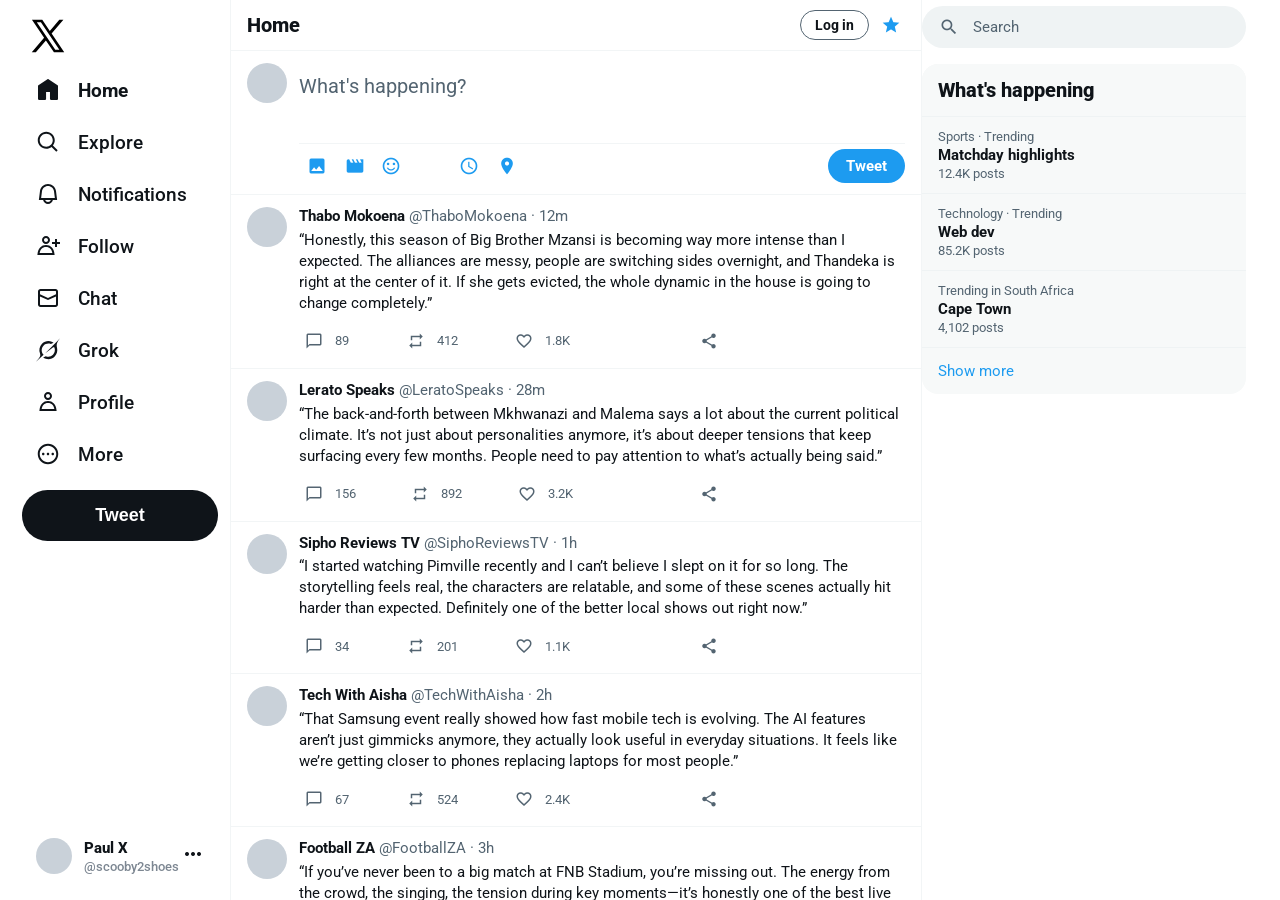
==== commit f0e8016f: "added text that aligh with new files i added which is the login page and tweet modals" ====
--- a/index.html
+++ b/index.html
@@ -3,19 +3,23 @@
 <head>
     <meta charset="UTF-8">
     <meta name="viewport" content="width=device-width, initial-scale=1.0, viewport-fit=cover">
+    <!-- Fonts & icons (Roboto + Material Icons for toolbar actions) -->
     <link href="https://fonts.googleapis.com/icon?family=Material+Icons" rel="stylesheet">
     <link rel="preconnect" href="https://fonts.googleapis.com">
     <link rel="preconnect" href="https://fonts.gstatic.com" crossorigin>
     <link href="https://fonts.googleapis.com/css2?family=Roboto:ital,wght@0,100..900;1,100..900&display=swap" rel="stylesheet">
-
-    
-
     <link rel="stylesheet" href="style.css">
-
     <title>Twitter Clone</title>
+    <script src="app.js" defer></script>
 </head>
 <body>
+    <!--
+      Shell layout: fixed left nav | center feed | right trends.
+      Modal, mobile FAB, and bottom tab bar live outside .app-shell (viewport-fixed).
+    -->
     <div class="app-shell">
+
+    <!-- Left rail: X logo, primary nav, Tweet CTA, signed-in user -->
     <nav class="navbar">
          <div class="logo">
         <svg viewBox="0 0 24 24" aria-hidden="true" class="r-4qtqp9 r-yyyyoo r-dnmrzs r-bnwqim r-lrvibr r-m6rgpd r-1nao33i r-16y2uox r-lwhw9o"><g>
@@ -89,7 +93,7 @@
             </li>
         </ul>
 
-        <button class="post-button" type="button">Tweet</button>
+        <button class="post-button" type="button" data-open-tweet-modal>Tweet</button>
 
         <div class="profile-card profile-actions">
             <div class="profile-left">
@@ -105,16 +109,23 @@
         </div>
     </nav>
 
+    <!-- Main area: timeline (flex-grow) + trending column -->
     <div class="feed-and-trends">
+
+    <!-- Center column: sticky “Home” header; only .feed-scroll scrolls -->
     <main class="feed">
         <header class="feed-header">
             <h1 class="feed-title">Home</h1>
-            <button class="feed-star" type="button" aria-label="Timeline settings">
-                <span class="material-icons">star</span>
-            </button>
+            <div class="feed-header-actions">
+                <a href="login.html" class="feed-login-link">Log in</a>
+                <button class="feed-star" type="button" aria-label="Timeline settings">
+                    <span class="material-icons">star</span>
+                </button>
+            </div>
         </header>
 
         <div class="feed-scroll">
+            <!-- Top-of-timeline composer (Tweet also opens the modal via data-open-tweet-modal) -->
             <section class="compose" aria-label="Compose tweet">
                 <div class="compose-inner">
                     <div class="compose-avatar avatar" aria-hidden="true"></div>
@@ -142,12 +153,13 @@
                                     <span class="material-icons">place</span>
                                 </button>
                             </div>
-                            <button type="button" class="compose-submit">Tweet</button>
+                            <button type="button" class="compose-submit" data-open-tweet-modal>Tweet</button>
                         </div>
                     </div>
                 </div>
             </section>
 
+            <!-- Sample timeline posts (static markup for layout / hover demos) -->
             <article class="tweet">
                 <div class="tweet-avatar avatar" aria-hidden="true"></div>
                 <div class="tweet-content">
@@ -450,6 +462,7 @@
         </div>
     </main>
 
+    <!-- Right rail: search + “What’s happening” (hidden on small screens via CSS) -->
     <div class="trending-container" role="complementary" aria-label="Search and trends">
         <div class="trending-search">
             <span class="material-icons trending-search-icon" aria-hidden="true">search</span>
@@ -479,6 +492,71 @@
 
     </div>
 
+    <!-- Mobile-only: floating compose (sidebar Tweet is hidden &lt; 700px) -->
+    <button type="button" class="mobile-compose-fab" data-open-tweet-modal aria-label="Compose tweet">
+        <span class="material-icons" aria-hidden="true">edit</span>
+    </button>
+
+    <!-- Overlay composer: toggled by app.js (data-open-tweet-modal / data-close-tweet-modal) -->
+    <div
+        class="tweet-modal"
+        id="tweet-modal"
+        role="dialog"
+        aria-modal="true"
+        aria-labelledby="tweet-modal-title"
+        aria-hidden="true"
+    >
+        <div class="tweet-modal-backdrop" data-close-tweet-modal></div>
+        <div class="tweet-modal-panel">
+            <div class="tweet-modal-top">
+                <button type="button" class="tweet-modal-close" aria-label="Close" data-close-tweet-modal>
+                    <span class="material-icons" aria-hidden="true">close</span>
+                </button>
+                <span class="tweet-modal-top-spacer" aria-hidden="true"></span>
+                <a href="#" class="tweet-modal-drafts">Drafts</a>
+            </div>
+            <h2 id="tweet-modal-title" class="visually-hidden">Compose tweet</h2>
+            <div class="tweet-modal-body">
+                <div class="compose-inner tweet-modal-compose">
+                    <div class="compose-avatar avatar" aria-hidden="true"></div>
+                    <div class="compose-main">
+                        <label class="visually-hidden" for="tweet-modal-input">Tweet text</label>
+                        <textarea
+                            id="tweet-modal-input"
+                            class="compose-input"
+                            placeholder="What's happening?"
+                            rows="4"
+                        ></textarea>
+                        <div class="compose-toolbar">
+                            <div class="compose-icons" role="toolbar" aria-label="Tweet attachments">
+                                <button type="button" class="compose-icon-btn" aria-label="Add photos or video">
+                                    <span class="material-icons">image</span>
+                                </button>
+                                <button type="button" class="compose-icon-btn" aria-label="Add GIF">
+                                    <span class="material-icons">movie_creation</span>
+                                </button>
+                                <button type="button" class="compose-icon-btn" aria-label="Add poll">
+                                    <span class="material-icons">bar_chart</span>
+                                </button>
+                                <button type="button" class="compose-icon-btn" aria-label="Emoji">
+                                    <span class="material-icons">sentiment_satisfied_alt</span>
+                                </button>
+                                <button type="button" class="compose-icon-btn" aria-label="Schedule">
+                                    <span class="material-icons">schedule</span>
+                                </button>
+                                <button type="button" class="compose-icon-btn" aria-label="Location">
+                                    <span class="material-icons">place</span>
+                                </button>
+                            </div>
+                            <button type="button" class="compose-submit" data-modal-tweet-submit>Tweet</button>
+                        </div>
+                    </div>
+                </div>
+            </div>
+        </div>
+    </div>
+
+    <!-- Mobile-only bottom tabs (Home, Search, Notifications, Chat) -->
     <nav class="mobile-footer-nav" aria-label="Bottom navigation">
         <a href="#home" class="mobile-footer-link mobile-footer-link--active" aria-label="Home">
             <span class="material-icons mobile-footer-icon" aria-hidden="true">home</span>
--- a/style.css
+++ b/style.css
@@ -1,3 +1,9 @@
+/*
+ * Twitter clone — stylesheet for index.html
+ * Desktop: fixed left nav, scrollable feed, right trends. ≤700px: feed + bottom bar + FAB.
+ */
+
+/* --- Reset & page defaults --- */
 * {
   box-sizing: border-box;
 }
@@ -16,6 +22,7 @@
   overflow: hidden;
 }
 
+/* --- App frame (max width, sidebar gutter for fixed nav) --- */
 .app-shell {
   display: flex;
   max-width: 1260px;
@@ -24,6 +31,7 @@
   height: 100%;
 }
 
+/* --- Main columns: feed + trending (sibling to fixed .navbar) --- */
 .feed-and-trends {
   display: flex;
   flex: 1;
@@ -33,6 +41,7 @@
   min-height: 0;
 }
 
+/* --- Left navigation rail --- */
 .navbar {
   width: 220px;
   height: 100vh;
@@ -172,6 +181,7 @@
   background: rgba(29, 155, 240, 0.12);
 }
 
+/* --- Center column: timeline (header fixed; .feed-scroll scrolls) --- */
 .feed {
   flex: 1;
   min-width: 0;
@@ -196,6 +206,28 @@
   border-bottom: 1px solid rgba(239, 243, 244, 0.8);
 }
 
+.feed-header-actions {
+  display: flex;
+  align-items: center;
+  gap: 8px;
+}
+
+.feed-login-link {
+  padding: 6px 14px;
+  border-radius: 9999px;
+  border: 1px solid #536471;
+  font-size: 14px;
+  font-weight: 700;
+  color: #0f1419;
+  text-decoration: none;
+  transition: background 140ms ease, border-color 140ms ease;
+}
+
+.feed-login-link:hover {
+  background: rgba(15, 20, 25, 0.06);
+  border-color: #0f1419;
+}
+
 .feed-scroll {
   flex: 1;
   min-height: 0;
@@ -229,6 +261,7 @@
   font-size: 20px;
 }
 
+/* Screen-reader-only labels (paired with aria where needed) */
 .visually-hidden {
   position: absolute;
   width: 1px;
@@ -241,7 +274,7 @@
   border: 0;
 }
 
-/* Compose (post tweet) */
+/* --- Inline compose strip at top of feed --- */
 .compose {
   border-bottom: 1px solid rgba(239, 243, 244, 0.8);
   padding: 12px 16px 10px;
@@ -348,7 +381,7 @@
   background: #1a8cd8;
 }
 
-/* Tweet cards */
+/* --- Timeline post cards & action buttons --- */
 .tweet {
   display: flex;
   gap: 12px;
@@ -478,7 +511,7 @@
   background: rgba(29, 155, 240, 0.12);
 }
 
-/* Right rail: search + trends */
+/* --- Right column: search + trending topics --- */
 .trending-container {
   flex: 0 0 348px;
   width: 348px;
@@ -598,12 +631,120 @@
   background: rgba(0, 0, 0, 0.03);
 }
 
-/* Mobile bottom bar (hidden on desktop) */
+/* --- Compose modal (backdrop + card; open/close in app.js) --- */
+.tweet-modal {
+  position: fixed;
+  inset: 0;
+  z-index: 100;
+  display: none;
+  align-items: center;
+  justify-content: center;
+  padding: 16px;
+  padding-left: max(16px, env(safe-area-inset-left, 0px));
+  padding-right: max(16px, env(safe-area-inset-right, 0px));
+  padding-bottom: max(16px, env(safe-area-inset-bottom, 0px));
+}
+
+.tweet-modal.is-open {
+  display: flex;
+}
+
+.tweet-modal-backdrop {
+  position: absolute;
+  inset: 0;
+  background: rgba(91, 112, 131, 0.45);
+  cursor: pointer;
+}
+
+.tweet-modal-panel {
+  position: relative;
+  z-index: 1;
+  width: 100%;
+  max-width: 600px;
+  max-height: min(90vh, 640px);
+  display: flex;
+  flex-direction: column;
+  overflow: hidden;
+  border-radius: 16px;
+  background: #ffffff;
+  box-shadow: 0 8px 40px rgba(0, 0, 0, 0.18);
+}
+
+.tweet-modal-top {
+  display: flex;
+  align-items: center;
+  gap: 8px;
+  flex-shrink: 0;
+  padding: 8px 12px;
+  border-bottom: 1px solid rgba(239, 243, 244, 0.9);
+}
+
+.tweet-modal-top-spacer {
+  flex: 1;
+}
+
+.tweet-modal-close {
+  display: inline-flex;
+  align-items: center;
+  justify-content: center;
+  width: 36px;
+  height: 36px;
+  padding: 0;
+  border: none;
+  border-radius: 999px;
+  background: transparent;
+  color: #0f1419;
+  cursor: pointer;
+  transition: background 140ms ease;
+}
+
+.tweet-modal-close:hover {
+  background: rgba(15, 20, 25, 0.08);
+}
+
+.tweet-modal-close .material-icons {
+  font-size: 22px;
+}
+
+.tweet-modal-drafts {
+  padding: 8px 12px;
+  font-size: 15px;
+  font-weight: 400;
+  color: #1d9bf0;
+  text-decoration: none;
+  border-radius: 999px;
+  transition: background 140ms ease;
+}
+
+.tweet-modal-drafts:hover {
+  background: rgba(29, 155, 240, 0.12);
+}
+
+.tweet-modal-body {
+  flex: 1;
+  min-height: 0;
+  overflow-y: auto;
+  padding: 4px 16px 16px;
+}
+
+.tweet-modal-compose {
+  padding-top: 8px;
+}
+
+body.modal-open {
+  overflow: hidden;
+}
+
+/* Hidden on desktop; shown inside mobile query below */
+.mobile-compose-fab {
+  display: none;
+}
+
 .mobile-footer-nav {
   display: none;
 }
 
-/* Mobile: center column (feed) only */
+/* --- Mobile: hide sidebars, show bottom nav + compose FAB --- */
 @media (max-width: 700px) {
   .navbar {
     display: none;
@@ -637,7 +778,6 @@
   .feed-scroll {
     padding-left: env(safe-area-inset-left, 0px);
     padding-right: env(safe-area-inset-right, 0px);
-    /* Space above fixed footer (icons + labels + safe area) */
     padding-bottom: calc(56px + env(safe-area-inset-bottom, 0px));
   }
 
@@ -692,4 +832,47 @@
   .mobile-footer-link--active {
     color: #0f1419;
   }
-}
+
+  .mobile-compose-fab {
+    display: inline-flex;
+    align-items: center;
+    justify-content: center;
+    position: fixed;
+    bottom: calc(58px + env(safe-area-inset-bottom, 0px));
+    right: max(16px, env(safe-area-inset-right, 0px));
+    width: 56px;
+    height: 56px;
+    padding: 0;
+    border: none;
+    border-radius: 9999px;
+    background: #1d9bf0;
+    color: #ffffff;
+    cursor: pointer;
+    box-shadow: 0 4px 16px rgba(29, 155, 240, 0.45);
+    z-index: 35;
+    transition: background 140ms ease, transform 140ms ease;
+  }
+
+  .mobile-compose-fab:hover {
+    background: #1a8cd8;
+  }
+
+  .mobile-compose-fab:active {
+    transform: scale(0.96);
+  }
+
+  .mobile-compose-fab .material-icons {
+    font-size: 26px;
+  }
+}
+
+/* Tone down FAB motion when user prefers reduced motion */
+@media (prefers-reduced-motion: reduce) {
+  .mobile-compose-fab {
+    transition: none;
+  }
+
+  .mobile-compose-fab:active {
+    transform: none;
+  }
+}
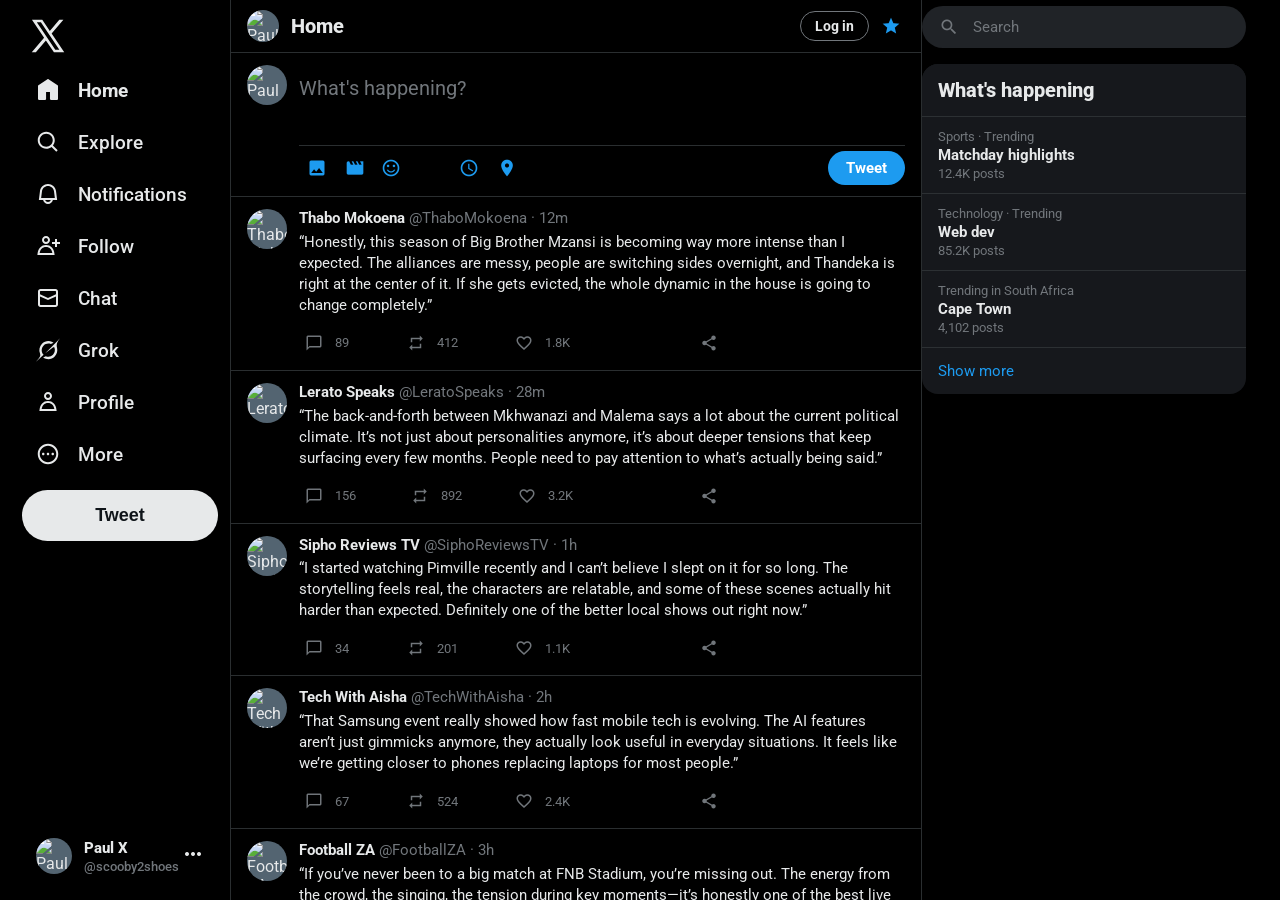
==== commit 237a67fe: "Added profile pictures to my profile and also to the tweet accounts on my feed" ====
--- a/index.html
+++ b/index.html
@@ -3,6 +3,8 @@
 <head>
     <meta charset="UTF-8">
     <meta name="viewport" content="width=device-width, initial-scale=1.0, viewport-fit=cover">
+    <meta name="color-scheme" content="dark">
+    <meta name="theme-color" content="#000000">
     <!-- Fonts & icons (Roboto + Material Icons for toolbar actions) -->
     <link href="https://fonts.googleapis.com/icon?family=Material+Icons" rel="stylesheet">
     <link rel="preconnect" href="https://fonts.googleapis.com">
@@ -97,7 +99,15 @@
 
         <div class="profile-card profile-actions">
             <div class="profile-left">
-                <div class="avatar" aria-hidden="true"></div>
+                <img
+                    class="avatar"
+                    src="https://encrypted-tbn0.gstatic.com/images?q=tbn:ANd9GcShcTOO-ScMlvAN9obXxMyyGJX6krLDZ-TcVw&amp;s"
+                    alt="Paul X profile photo"
+                    width="36"
+                    height="36"
+                    decoding="async"
+                    referrerpolicy="no-referrer"
+                />
                 <div class="profile-meta">
                     <div class="profile-name">Paul X</div>
                     <div class="profile-handle">@scooby2shoes</div>
@@ -115,7 +125,18 @@
     <!-- Center column: sticky “Home” header; only .feed-scroll scrolls -->
     <main class="feed">
         <header class="feed-header">
-            <h1 class="feed-title">Home</h1>
+            <div class="feed-header-title">
+                <img
+                    class="feed-header-avatar"
+                    src="https://encrypted-tbn0.gstatic.com/images?q=tbn:ANd9GcShcTOO-ScMlvAN9obXxMyyGJX6krLDZ-TcVw&amp;s"
+                    alt="Paul X profile photo"
+                    width="32"
+                    height="32"
+                    decoding="async"
+                    referrerpolicy="no-referrer"
+                />
+                <h1 class="feed-title">Home</h1>
+            </div>
             <div class="feed-header-actions">
                 <a href="login.html" class="feed-login-link">Log in</a>
                 <button class="feed-star" type="button" aria-label="Timeline settings">
@@ -128,7 +149,15 @@
             <!-- Top-of-timeline composer (Tweet also opens the modal via data-open-tweet-modal) -->
             <section class="compose" aria-label="Compose tweet">
                 <div class="compose-inner">
-                    <div class="compose-avatar avatar" aria-hidden="true"></div>
+                    <img
+                        class="compose-avatar avatar"
+                        src="https://encrypted-tbn0.gstatic.com/images?q=tbn:ANd9GcShcTOO-ScMlvAN9obXxMyyGJX6krLDZ-TcVw&amp;s"
+                        alt="Paul X profile photo"
+                        width="40"
+                        height="40"
+                        decoding="async"
+                        referrerpolicy="no-referrer"
+                    />
                     <div class="compose-main">
                         <label class="visually-hidden" for="tweet-input">Tweet text</label>
                         <textarea id="tweet-input" class="compose-input" placeholder="What's happening?" rows="2"></textarea>
@@ -161,7 +190,16 @@
 
             <!-- Sample timeline posts (static markup for layout / hover demos) -->
             <article class="tweet">
-                <div class="tweet-avatar avatar" aria-hidden="true"></div>
+                <img
+                    class="tweet-avatar avatar"
+                    src="https://tiermaker.com/images/chart/chart/memes-without-text-238516/6a95a476950e2f2770ff44b3dfdbf58djpg.png"
+                    alt="Thabo Mokoena profile photo"
+                    width="40"
+                    height="40"
+                    decoding="async"
+                    loading="lazy"
+                    referrerpolicy="no-referrer"
+                />
                 <div class="tweet-content">
                     <header class="tweet-header">
                         <span class="tweet-name">Thabo Mokoena</span>
@@ -191,7 +229,16 @@
             </article>
 
             <article class="tweet">
-                <div class="tweet-avatar avatar" aria-hidden="true"></div>
+                <img
+                    class="tweet-avatar avatar"
+                    src="https://i.pinimg.com/originals/94/f6/48/94f64803d4efd2ade1b4a689c79084b4.jpg"
+                    alt="Lerato Speaks profile photo"
+                    width="40"
+                    height="40"
+                    decoding="async"
+                    loading="lazy"
+                    referrerpolicy="no-referrer"
+                />
                 <div class="tweet-content">
                     <header class="tweet-header">
                         <span class="tweet-name">Lerato Speaks</span>
@@ -221,7 +268,16 @@
             </article>
 
             <article class="tweet">
-                <div class="tweet-avatar avatar" aria-hidden="true"></div>
+                <img
+                    class="tweet-avatar avatar"
+                    src="https://images.cdn-files-a.com/uploads/1918596/2000_5c678080c0d1d.jpg"
+                    alt="Sipho Reviews TV profile photo"
+                    width="40"
+                    height="40"
+                    decoding="async"
+                    loading="lazy"
+                    referrerpolicy="no-referrer"
+                />
                 <div class="tweet-content">
                     <header class="tweet-header">
                         <span class="tweet-name">Sipho Reviews TV</span>
@@ -251,7 +307,16 @@
             </article>
 
             <article class="tweet">
-                <div class="tweet-avatar avatar" aria-hidden="true"></div>
+                <img
+                    class="tweet-avatar avatar"
+                    src="https://techdailypost.co.za/wp-content/uploads/2021/12/cropped-TheTechDailyPost-192x192.png"
+                    alt="Tech With Aisha profile photo (TechDailyPost logo)"
+                    width="40"
+                    height="40"
+                    decoding="async"
+                    loading="lazy"
+                    referrerpolicy="no-referrer"
+                />
                 <div class="tweet-content">
                     <header class="tweet-header">
                         <span class="tweet-name">Tech With Aisha</span>
@@ -281,7 +346,16 @@
             </article>
 
             <article class="tweet">
-                <div class="tweet-avatar avatar" aria-hidden="true"></div>
+                <img
+                    class="tweet-avatar avatar"
+                    src="https://i.redd.it/hilarious-meme-pictures-without-words-or-minimal-words-for-v0-lk54hjciqtx91.jpg?width=245&amp;format=pjpg&amp;auto=webp&amp;s=556783063090094c9f63777a6c418a3fef61799c"
+                    alt="Football ZA profile photo"
+                    width="40"
+                    height="40"
+                    decoding="async"
+                    loading="lazy"
+                    referrerpolicy="no-referrer"
+                />
                 <div class="tweet-content">
                     <header class="tweet-header">
                         <span class="tweet-name">Football ZA</span>
@@ -311,7 +385,16 @@
             </article>
 
             <article class="tweet">
-                <div class="tweet-avatar avatar" aria-hidden="true"></div>
+                <img
+                    class="tweet-avatar avatar"
+                    src="https://i.pinimg.com/236x/fd/aa/d7/fdaad72348a7673bf3bf0052b09c84b4.jpg"
+                    alt="Music Talks Daily profile photo"
+                    width="40"
+                    height="40"
+                    decoding="async"
+                    loading="lazy"
+                    referrerpolicy="no-referrer"
+                />
                 <div class="tweet-content">
                     <header class="tweet-header">
                         <span class="tweet-name">Music Talks Daily</span>
@@ -341,7 +424,16 @@
             </article>
 
             <article class="tweet">
-                <div class="tweet-avatar avatar" aria-hidden="true"></div>
+                <img
+                    class="tweet-avatar avatar"
+                    src="https://bst.icons8.com/wp-content/uploads/old-uploads/2019/12/memes-with-no-text.webp"
+                    alt="La Liga Watcher profile photo"
+                    width="40"
+                    height="40"
+                    decoding="async"
+                    loading="lazy"
+                    referrerpolicy="no-referrer"
+                />
                 <div class="tweet-content">
                     <header class="tweet-header">
                         <span class="tweet-name">La Liga Watcher</span>
@@ -371,7 +463,16 @@
             </article>
 
             <article class="tweet">
-                <div class="tweet-avatar avatar" aria-hidden="true"></div>
+                <img
+                    class="tweet-avatar avatar"
+                    src="https://images.meme-arsenal.com/29aad99e9d5ca65d13bf363e72b12259.jpg"
+                    alt="Cricket Pulse profile photo"
+                    width="40"
+                    height="40"
+                    decoding="async"
+                    loading="lazy"
+                    referrerpolicy="no-referrer"
+                />
                 <div class="tweet-content">
                     <header class="tweet-header">
                         <span class="tweet-name">Cricket Pulse</span>
@@ -401,7 +502,16 @@
             </article>
 
             <article class="tweet">
-                <div class="tweet-avatar avatar" aria-hidden="true"></div>
+                <img
+                    class="tweet-avatar avatar"
+                    src="https://tiermaker.com/images/chart/chart/memes-without-text-238516/14d8189be69ab3fba45a33148df44969jpg.png"
+                    alt="Reality TV Fan SA profile photo"
+                    width="40"
+                    height="40"
+                    decoding="async"
+                    loading="lazy"
+                    referrerpolicy="no-referrer"
+                />
                 <div class="tweet-content">
                     <header class="tweet-header">
                         <span class="tweet-name">Reality TV Fan SA</span>
@@ -431,7 +541,16 @@
             </article>
 
             <article class="tweet">
-                <div class="tweet-avatar avatar" aria-hidden="true"></div>
+                <img
+                    class="tweet-avatar avatar"
+                    src="https://content.imageresizer.com/images/memes/Megamind-no-bitches-meme-65939r.jpg"
+                    alt="Gamer Insights profile photo"
+                    width="40"
+                    height="40"
+                    decoding="async"
+                    loading="lazy"
+                    referrerpolicy="no-referrer"
+                />
                 <div class="tweet-content">
                     <header class="tweet-header">
                         <span class="tweet-name">Gamer Insights</span>
@@ -518,7 +637,15 @@
             <h2 id="tweet-modal-title" class="visually-hidden">Compose tweet</h2>
             <div class="tweet-modal-body">
                 <div class="compose-inner tweet-modal-compose">
-                    <div class="compose-avatar avatar" aria-hidden="true"></div>
+                    <img
+                        class="compose-avatar avatar"
+                        src="https://encrypted-tbn0.gstatic.com/images?q=tbn:ANd9GcShcTOO-ScMlvAN9obXxMyyGJX6krLDZ-TcVw&amp;s"
+                        alt="Paul X profile photo"
+                        width="40"
+                        height="40"
+                        decoding="async"
+                        referrerpolicy="no-referrer"
+                    />
                     <div class="compose-main">
                         <label class="visually-hidden" for="tweet-modal-input">Tweet text</label>
                         <textarea
--- a/style.css
+++ b/style.css
@@ -1,11 +1,51 @@
 /*
  * Twitter clone — stylesheet for index.html
  * Desktop: fixed left nav, scrollable feed, right trends. ≤700px: feed + bottom bar + FAB.
+ * Dark theme: page background is black; components use tokens below.
  */
 
+/* Dark palette: black base + elevated surfaces and borders */
+:root {
+  --color-bg: #000000;
+  --color-surface: #000000;
+  --color-raised: #16181c;
+  --color-input: #202327;
+  --color-text: #e7e9ea;
+  --color-text-secondary: #71767b;
+  --color-border: #2f3336;
+  --color-border-soft: rgba(47, 51, 54, 0.9);
+  --color-hover: rgba(231, 233, 234, 0.08);
+  --color-hover-strong: rgba(231, 233, 234, 0.12);
+  --color-accent: #1d9bf0;
+  --color-accent-dim: rgba(29, 155, 240, 0.18);
+  --color-accent-hover: #1a8cd8;
+  --color-on-accent: #ffffff;
+  --color-retweet: #00ba7c;
+  --color-retweet-dim: rgba(0, 186, 124, 0.15);
+  --color-like: #f91880;
+  --color-like-dim: rgba(249, 24, 128, 0.15);
+  --color-avatar: #536471;
+  --color-header-blur: rgba(0, 0, 0, 0.65);
+  --color-footer-bar: rgba(22, 24, 28, 0.96);
+  --color-modal-backdrop: rgba(36, 45, 54, 0.7);
+  --color-modal-shadow: rgba(0, 0, 0, 0.55);
+  --color-cta-bg: #e7e9ea;
+  --color-cta-text: #0f1419;
+  --color-cta-hover: #d7d9db;
+  --color-tweet-hover: rgba(231, 233, 234, 0.04);
+}
+
+html {
+  color-scheme: dark;
+}
+
 /* --- Reset & page defaults --- */
-* {
+/* Universal selector: shared border tint for dark UI (explicit borders still use var(--color-border) in :root) */
+*,
+*::before,
+*::after {
   box-sizing: border-box;
+  border-color: var(--color-border);
 }
 
 html,
@@ -16,8 +56,8 @@
 body {
   margin: 0;
   font-family: "Roboto", Arial, sans-serif;
-  background: #ffffff;
-  color: #0f1419;
+  background: var(--color-bg);
+  color: var(--color-text);
   height: 100vh;
   overflow: hidden;
 }
@@ -52,7 +92,7 @@
   display: flex;
   flex-direction: column;
   padding: 14px 12px;
-  background: #ffffff;
+  background: var(--color-surface);
   z-index: 20;
 }
 
@@ -60,6 +100,10 @@
   height: 40px;
   width: 40px;
   margin: 2px 0 10px 6px;
+}
+
+.logo svg {
+  fill: var(--color-text);
 }
 
 .sidebar {
@@ -79,7 +123,7 @@
   padding: 12px 14px;
   border-radius: 9999px;
   text-decoration: none;
-  color: #0f1419;
+  color: var(--color-text);
   font-size: 19px;
   font-weight: 500;
   transition: background 140ms ease, color 140ms ease;
@@ -93,8 +137,8 @@
 }
 
 .sidebar-item:hover {
-  color: #0f1419;
-  background: rgba(15, 20, 25, 0.06);
+  color: var(--color-text);
+  background: var(--color-hover);
 }
 
 .sidebar-item.active {
@@ -110,9 +154,9 @@
   margin-top: 12px;
   padding: 14px 0;
   border-radius: 9999px;
-  border: 1px solid rgba(15, 20, 25, 0.18);
-  background: #0f1419;
-  color: #ffffff;
+  border: 1px solid transparent;
+  background: var(--color-cta-bg);
+  color: var(--color-cta-text);
   font-size: 18px;
   font-weight: 700;
   cursor: pointer;
@@ -120,8 +164,8 @@
 }
 
 .post-button:hover {
-  background: #111820;
-  border-color: rgba(29, 155, 240, 0.5);
+  background: var(--color-cta-hover);
+  border-color: var(--color-accent);
 }
 
 .profile-card {
@@ -136,7 +180,7 @@
 }
 
 .profile-card:hover {
-  background: rgba(15, 20, 25, 0.06);
+  background: var(--color-hover);
 }
 
 .profile-left {
@@ -149,7 +193,13 @@
   width: 36px;
   height: 36px;
   border-radius: 9999px;
-  background: #c9d1d9;
+  background: var(--color-avatar);
+}
+
+img.avatar {
+  object-fit: cover;
+  display: block;
+  flex-shrink: 0;
 }
 
 .profile-meta {
@@ -165,12 +215,12 @@
 
 .profile-handle {
   font-size: 13px;
-  color: #7d8792;
+  color: var(--color-text-secondary);
   font-weight: 500;
 }
 
 .profile-more {
-  color: #0f1419;
+  color: var(--color-text);
   font-size: 22px;
   border-radius: 999px;
   padding: 2px;
@@ -178,17 +228,17 @@
 }
 
 .profile-card:hover .profile-more {
-  background: rgba(29, 155, 240, 0.12);
+  background: var(--color-accent-dim);
 }
 
 /* --- Center column: timeline (header fixed; .feed-scroll scrolls) --- */
 .feed {
   flex: 1;
   min-width: 0;
-  border-left: 1px solid rgba(239, 243, 244, 0.8);
-  border-right: 1px solid rgba(239, 243, 244, 0.8);
+  border-left: 1px solid var(--color-border-soft);
+  border-right: 1px solid var(--color-border-soft);
   height: 100vh;
-  background: #ffffff;
+  background: var(--color-surface);
   display: flex;
   flex-direction: column;
   overflow: hidden;
@@ -202,8 +252,24 @@
   justify-content: space-between;
   padding: 10px 16px;
   backdrop-filter: blur(12px);
-  background: rgba(255, 255, 255, 0.94);
-  border-bottom: 1px solid rgba(239, 243, 244, 0.8);
+  background: var(--color-header-blur);
+  border-bottom: 1px solid var(--color-border-soft);
+}
+
+.feed-header-title {
+  display: flex;
+  align-items: center;
+  gap: 12px;
+  min-width: 0;
+}
+
+.feed-header-avatar {
+  width: 32px;
+  height: 32px;
+  border-radius: 9999px;
+  object-fit: cover;
+  flex-shrink: 0;
+  background: var(--color-avatar);
 }
 
 .feed-header-actions {
@@ -215,17 +281,17 @@
 .feed-login-link {
   padding: 6px 14px;
   border-radius: 9999px;
-  border: 1px solid #536471;
+  border: 1px solid var(--color-text-secondary);
   font-size: 14px;
   font-weight: 700;
-  color: #0f1419;
+  color: var(--color-text);
   text-decoration: none;
   transition: background 140ms ease, border-color 140ms ease;
 }
 
 .feed-login-link:hover {
-  background: rgba(15, 20, 25, 0.06);
-  border-color: #0f1419;
+  background: var(--color-hover);
+  border-color: var(--color-text);
 }
 
 .feed-scroll {
@@ -250,11 +316,11 @@
   display: flex;
   align-items: center;
   justify-content: center;
-  color: #1d9bf0;
+  color: var(--color-accent);
 }
 
 .feed-star:hover {
-  background: rgba(29, 155, 240, 0.12);
+  background: var(--color-accent-dim);
 }
 
 .feed-star .material-icons {
@@ -276,7 +342,7 @@
 
 /* --- Inline compose strip at top of feed --- */
 .compose {
-  border-bottom: 1px solid rgba(239, 243, 244, 0.8);
+  border-bottom: 1px solid var(--color-border-soft);
   padding: 12px 16px 10px;
 }
 
@@ -291,7 +357,12 @@
   height: 40px;
   flex-shrink: 0;
   border-radius: 9999px;
-  background: #c9d1d9;
+  background: var(--color-avatar);
+}
+
+img.compose-avatar {
+  object-fit: cover;
+  display: block;
 }
 
 .compose-main {
@@ -310,14 +381,14 @@
   font-size: 20px;
   font-weight: 400;
   line-height: 1.35;
-  color: #0f1419;
+  color: var(--color-text);
   background: transparent;
   padding: 10px 0 4px;
   min-height: 52px;
 }
 
 .compose-input::placeholder {
-  color: #536471;
+  color: var(--color-text-secondary);
 }
 
 .compose-input:focus {
@@ -330,7 +401,7 @@
   justify-content: space-between;
   gap: 12px;
   padding-top: 4px;
-  border-top: 1px solid rgba(239, 243, 244, 0.8);
+  border-top: 1px solid var(--color-border-soft);
 }
 
 .compose-icons {
@@ -350,7 +421,7 @@
   border: none;
   border-radius: 999px;
   background: transparent;
-  color: #1d9bf0;
+  color: var(--color-accent);
   cursor: pointer;
   transition: background 140ms ease, color 140ms ease;
 }
@@ -360,16 +431,16 @@
 }
 
 .compose-icon-btn:hover {
-  background: rgba(29, 155, 240, 0.12);
-  color: #1a8cd8;
+  background: var(--color-accent-dim);
+  color: var(--color-accent-hover);
 }
 
 .compose-submit {
   padding: 8px 18px;
   border-radius: 9999px;
   border: none;
-  background: #1d9bf0;
-  color: #ffffff;
+  background: var(--color-accent);
+  color: var(--color-on-accent);
   font-family: "Roboto", Arial, sans-serif;
   font-size: 15px;
   font-weight: 700;
@@ -378,7 +449,7 @@
 }
 
 .compose-submit:hover {
-  background: #1a8cd8;
+  background: var(--color-accent-hover);
 }
 
 /* --- Timeline post cards & action buttons --- */
@@ -386,12 +457,12 @@
   display: flex;
   gap: 12px;
   padding: 12px 16px;
-  border-bottom: 1px solid rgba(239, 243, 244, 0.8);
+  border-bottom: 1px solid var(--color-border-soft);
   transition: background 120ms ease;
 }
 
 .tweet:hover {
-  background: rgba(0, 0, 0, 0.03);
+  background: var(--color-tweet-hover);
 }
 
 .tweet-avatar {
@@ -399,7 +470,12 @@
   height: 40px;
   flex-shrink: 0;
   border-radius: 9999px;
-  background: #c9d1d9;
+  background: var(--color-avatar);
+}
+
+img.tweet-avatar {
+  object-fit: cover;
+  display: block;
 }
 
 .tweet-content {
@@ -419,17 +495,17 @@
 
 .tweet-name {
   font-weight: 700;
-  color: #0f1419;
+  color: var(--color-text);
 }
 
 .tweet-handle,
 .tweet-time {
   font-weight: 400;
-  color: #536471;
+  color: var(--color-text-secondary);
 }
 
 .tweet-sep {
-  color: #536471;
+  color: var(--color-text-secondary);
   user-select: none;
 }
 
@@ -437,7 +513,7 @@
   margin: 0 0 12px;
   font-size: 15px;
   line-height: 1.4;
-  color: #0f1419;
+  color: var(--color-text);
   font-weight: 400;
 }
 
@@ -458,7 +534,7 @@
   background: transparent;
   font-family: "Roboto", Arial, sans-serif;
   font-size: 13px;
-  color: #536471;
+  color: var(--color-text-secondary);
   cursor: pointer;
   border-radius: 999px;
   transition: color 140ms ease, background 140ms ease;
@@ -477,38 +553,38 @@
 
 .tweet-action--reply:hover,
 .tweet-action--reply:hover .tweet-action-icon {
-  color: #1d9bf0;
+  color: var(--color-accent);
 }
 
 .tweet-action--reply:hover .tweet-action-icon {
-  background: rgba(29, 155, 240, 0.12);
+  background: var(--color-accent-dim);
 }
 
 .tweet-action--retweet:hover,
 .tweet-action--retweet:hover .tweet-action-icon {
-  color: #00ba7c;
+  color: var(--color-retweet);
 }
 
 .tweet-action--retweet:hover .tweet-action-icon {
-  background: rgba(0, 186, 124, 0.12);
+  background: var(--color-retweet-dim);
 }
 
 .tweet-action--like:hover,
 .tweet-action--like:hover .tweet-action-icon {
-  color: #f91880;
+  color: var(--color-like);
 }
 
 .tweet-action--like:hover .tweet-action-icon {
-  background: rgba(249, 24, 128, 0.12);
+  background: var(--color-like-dim);
 }
 
 .tweet-action--share:hover,
 .tweet-action--share:hover .tweet-action-icon {
-  color: #1d9bf0;
+  color: var(--color-accent);
 }
 
 .tweet-action--share:hover .tweet-action-icon {
-  background: rgba(29, 155, 240, 0.12);
+  background: var(--color-accent-dim);
 }
 
 /* --- Right column: search + trending topics --- */
@@ -520,7 +596,7 @@
   padding: 6px 24px 24px 0;
   overflow-y: auto;
   overflow-x: hidden;
-  background: #ffffff;
+  background: var(--color-surface);
 }
 
 .trending-search {
@@ -533,19 +609,19 @@
   margin-bottom: 16px;
   padding: 10px 16px;
   border-radius: 9999px;
-  background: #eff3f4;
+  background: var(--color-input);
   border: 1px solid transparent;
   transition: border-color 140ms ease, background 140ms ease;
 }
 
 .trending-search:focus-within {
-  background: #ffffff;
-  border-color: #1d9bf0;
+  background: var(--color-raised);
+  border-color: var(--color-accent);
 }
 
 .trending-search-icon {
   font-size: 20px;
-  color: #536471;
+  color: var(--color-text-secondary);
   flex-shrink: 0;
 }
 
@@ -556,18 +632,18 @@
   background: transparent;
   font-family: "Roboto", Arial, sans-serif;
   font-size: 15px;
-  color: #0f1419;
+  color: var(--color-text);
   outline: none;
 }
 
 .trending-search-input::placeholder {
-  color: #536471;
+  color: var(--color-text-secondary);
 }
 
 .trending-panel {
   border-radius: 16px;
   overflow: hidden;
-  background: #f7f9f9;
+  background: var(--color-raised);
 }
 
 .trending-panel-title {
@@ -575,9 +651,9 @@
   padding: 14px 16px;
   font-size: 20px;
   font-weight: 800;
-  color: #0f1419;
-  border-bottom: 1px solid rgba(239, 243, 244, 0.9);
-  background: #f7f9f9;
+  color: var(--color-text);
+  border-bottom: 1px solid var(--color-border-soft);
+  background: var(--color-raised);
 }
 
 .trending-row {
@@ -588,7 +664,7 @@
   padding: 12px 16px;
   text-decoration: none;
   color: inherit;
-  border-bottom: 1px solid rgba(239, 243, 244, 0.9);
+  border-bottom: 1px solid var(--color-border-soft);
   transition: background 120ms ease;
 }
 
@@ -597,38 +673,38 @@
 }
 
 .trending-row:hover {
-  background: rgba(0, 0, 0, 0.03);
+  background: var(--color-hover);
 }
 
 .trending-meta {
   font-size: 13px;
-  color: #536471;
+  color: var(--color-text-secondary);
   font-weight: 400;
 }
 
 .trending-topic {
   font-size: 15px;
   font-weight: 700;
-  color: #0f1419;
+  color: var(--color-text);
 }
 
 .trending-stat {
   font-size: 13px;
-  color: #536471;
+  color: var(--color-text-secondary);
 }
 
 .trending-more {
   display: block;
   padding: 14px 16px;
   font-size: 15px;
-  color: #1d9bf0;
+  color: var(--color-accent);
   font-weight: 400;
   text-decoration: none;
   transition: background 120ms ease;
 }
 
 .trending-more:hover {
-  background: rgba(0, 0, 0, 0.03);
+  background: var(--color-hover);
 }
 
 /* --- Compose modal (backdrop + card; open/close in app.js) --- */
@@ -652,7 +728,7 @@
 .tweet-modal-backdrop {
   position: absolute;
   inset: 0;
-  background: rgba(91, 112, 131, 0.45);
+  background: var(--color-modal-backdrop);
   cursor: pointer;
 }
 
@@ -666,8 +742,9 @@
   flex-direction: column;
   overflow: hidden;
   border-radius: 16px;
-  background: #ffffff;
-  box-shadow: 0 8px 40px rgba(0, 0, 0, 0.18);
+  background: var(--color-raised);
+  border: 1px solid var(--color-border-soft);
+  box-shadow: 0 8px 40px var(--color-modal-shadow);
 }
 
 .tweet-modal-top {
@@ -676,7 +753,7 @@
   gap: 8px;
   flex-shrink: 0;
   padding: 8px 12px;
-  border-bottom: 1px solid rgba(239, 243, 244, 0.9);
+  border-bottom: 1px solid var(--color-border-soft);
 }
 
 .tweet-modal-top-spacer {
@@ -693,13 +770,13 @@
   border: none;
   border-radius: 999px;
   background: transparent;
-  color: #0f1419;
+  color: var(--color-text);
   cursor: pointer;
   transition: background 140ms ease;
 }
 
 .tweet-modal-close:hover {
-  background: rgba(15, 20, 25, 0.08);
+  background: var(--color-hover-strong);
 }
 
 .tweet-modal-close .material-icons {
@@ -710,14 +787,14 @@
   padding: 8px 12px;
   font-size: 15px;
   font-weight: 400;
-  color: #1d9bf0;
+  color: var(--color-accent);
   text-decoration: none;
   border-radius: 999px;
   transition: background 140ms ease;
 }
 
 .tweet-modal-drafts:hover {
-  background: rgba(29, 155, 240, 0.12);
+  background: var(--color-accent-dim);
 }
 
 .tweet-modal-body {
@@ -798,11 +875,11 @@
     padding: 10px 8px calc(10px + env(safe-area-inset-bottom, 0px));
     padding-left: max(8px, env(safe-area-inset-left, 0px));
     padding-right: max(8px, env(safe-area-inset-right, 0px));
-    background: rgba(255, 255, 255, 0.96);
+    background: var(--color-footer-bar);
     backdrop-filter: blur(12px);
     -webkit-backdrop-filter: blur(12px);
-    border-top: 1px solid rgba(239, 243, 244, 0.9);
-    box-shadow: 0 -4px 24px rgba(0, 0, 0, 0.06);
+    border-top: 1px solid var(--color-border-soft);
+    box-shadow: 0 -4px 24px var(--color-modal-shadow);
   }
 
   .mobile-footer-link {
@@ -814,14 +891,14 @@
     max-width: 72px;
     padding: 8px;
     text-decoration: none;
-    color: #536471;
+    color: var(--color-text-secondary);
     border-radius: 999px;
     transition: background 120ms ease, color 120ms ease;
     -webkit-tap-highlight-color: transparent;
   }
 
   .mobile-footer-link:active {
-    background: rgba(15, 20, 25, 0.06);
+    background: var(--color-hover);
   }
 
   .mobile-footer-icon {
@@ -830,7 +907,7 @@
   }
 
   .mobile-footer-link--active {
-    color: #0f1419;
+    color: var(--color-text);
   }
 
   .mobile-compose-fab {
@@ -845,16 +922,16 @@
     padding: 0;
     border: none;
     border-radius: 9999px;
-    background: #1d9bf0;
-    color: #ffffff;
+    background: var(--color-accent);
+    color: var(--color-on-accent);
     cursor: pointer;
-    box-shadow: 0 4px 16px rgba(29, 155, 240, 0.45);
+    box-shadow: 0 4px 16px var(--color-accent-dim);
     z-index: 35;
     transition: background 140ms ease, transform 140ms ease;
   }
 
   .mobile-compose-fab:hover {
-    background: #1a8cd8;
+    background: var(--color-accent-hover);
   }
 
   .mobile-compose-fab:active {
